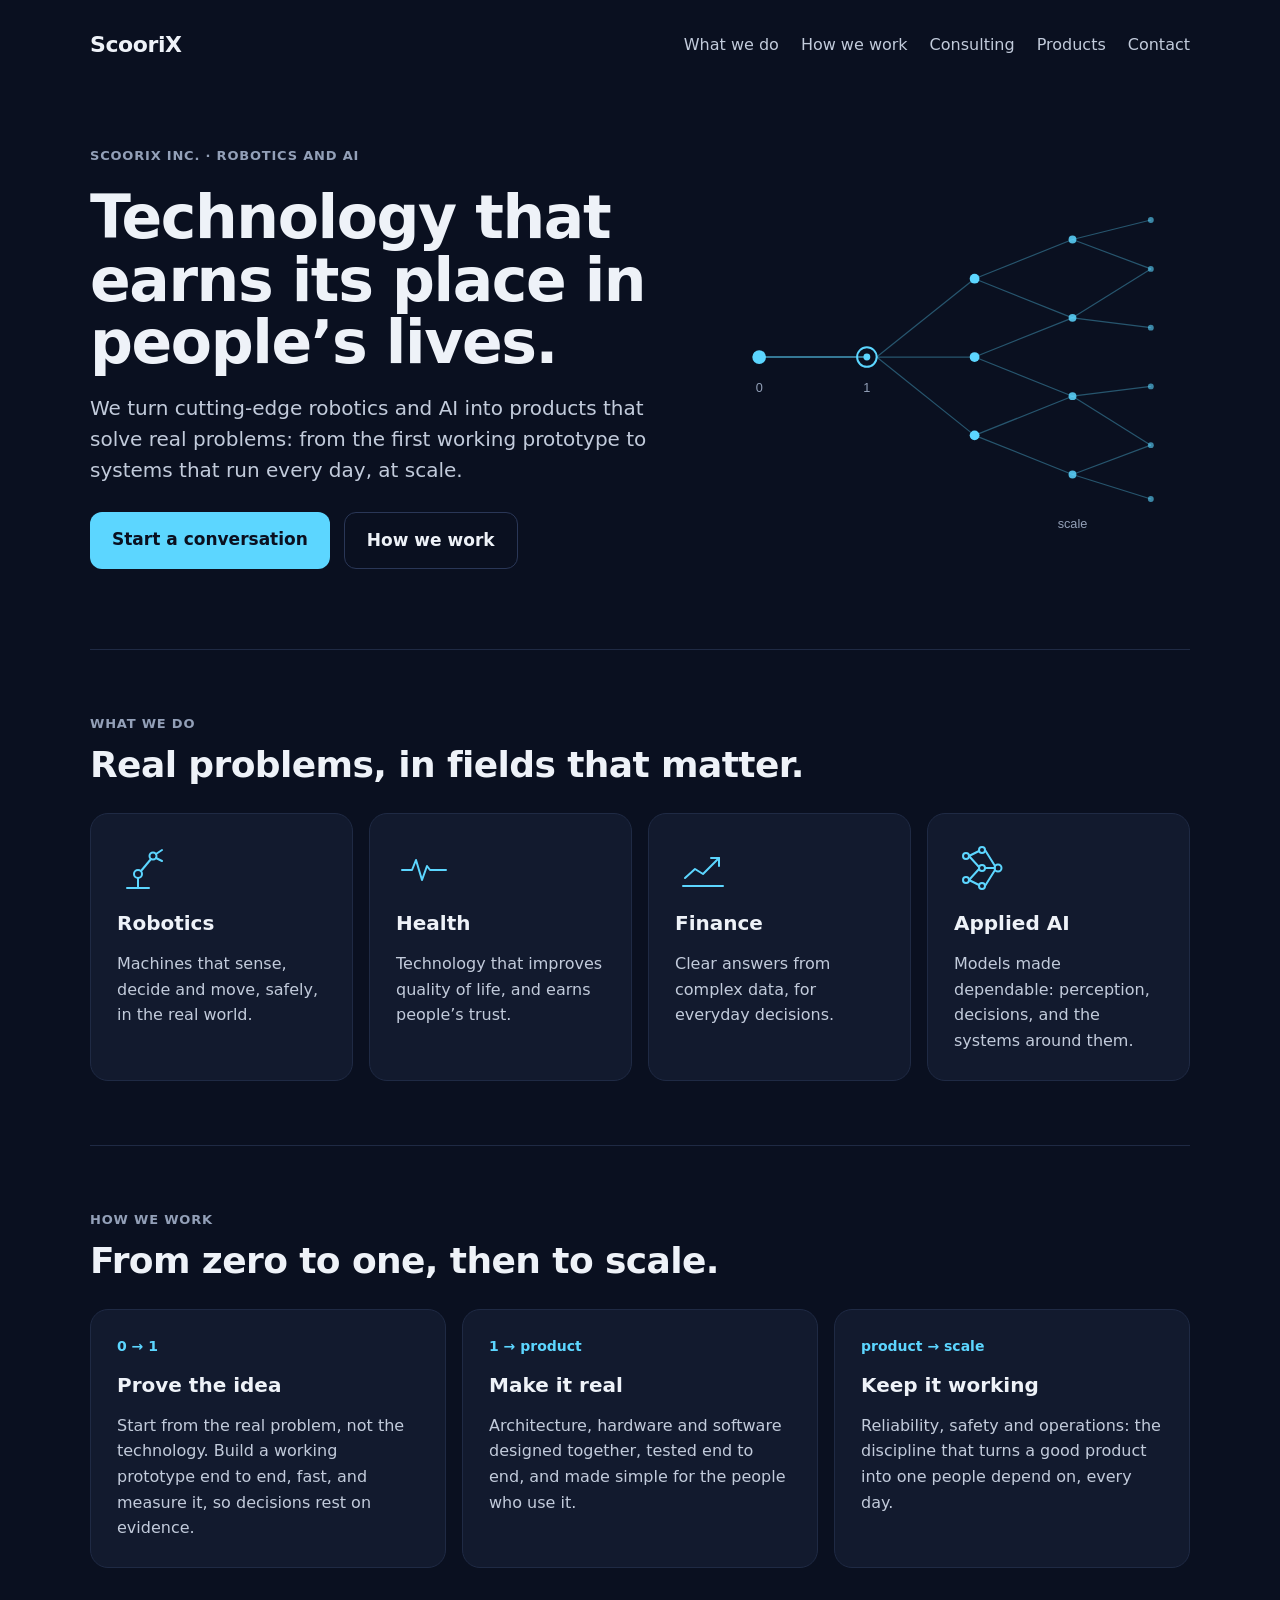
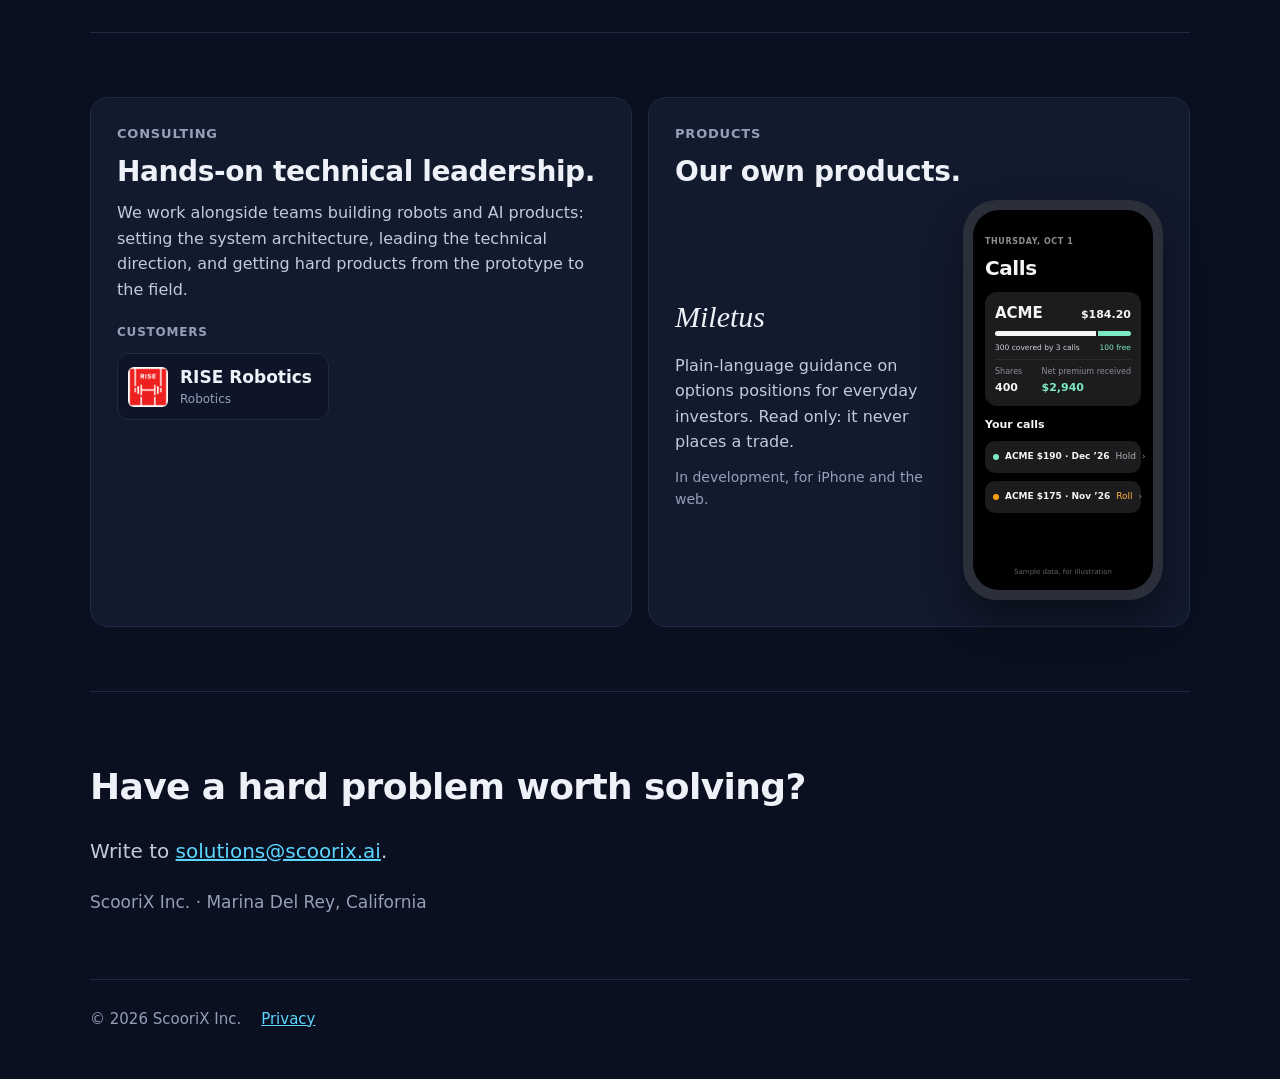
==== index.html @ cf349d51 "Miletus card: a phone with the app's Calls screen, sample data Co-Authored-By: Claude Opus 5.5 (1M c" ====
<!doctype html>
<html lang="en">
<head>
  <meta charset="utf-8">
  <meta name="viewport" content="width=device-width, initial-scale=1">
  <title>ScooriX Inc. · Robotics and AI</title>
  <meta name="description" content="ScooriX Inc. turns cutting-edge robotics and AI into products that solve real problems: from the first working prototype to systems that run every day, at scale.">
  <meta name="theme-color" content="#0a1020">
  <link rel="stylesheet" href="style.css">
</head>
<body>
  <div class="wrap">
    <header class="bar">
      <a class="wordmark" href="/">ScooriX</a>
      <nav aria-label="Main">
        <a href="#what-we-do">What we do</a>
        <a href="#how-we-work">How we work</a>
        <a href="#consulting">Consulting</a>
        <a href="#products">Products</a>
        <a href="#contact">Contact</a>
      </nav>
    </header>

    <main>
      <section class="hero">
        <div class="hero-text">
          <span class="eyebrow">ScooriX Inc. · Robotics and AI</span>
          <h1>Technology that earns its place in people’s lives.</h1>
          <p class="lead">We turn cutting-edge robotics and AI into products that solve real problems: from the first working prototype to systems that run every day, at scale.</p>
          <div class="actions">
            <a class="button primary" href="#contact">Start a conversation</a>
            <a class="button quiet" href="#how-we-work">How we work</a>
          </div>
        </div>
        <svg class="hero-art" aria-hidden="true" viewBox="0 0 480 380">
          <line x1="40" y1="190" x2="150" y2="190" stroke="#5cd6ff" stroke-width="1.5" stroke-opacity="0.7"/>
          <circle cx="40" cy="190" r="7" fill="#5cd6ff"/>
          <text x="40" y="226" fill="#93a0b8" font-size="13" text-anchor="middle" font-family="-apple-system, sans-serif">0</text>
          <circle cx="150" cy="190" r="10" fill="none" stroke="#5cd6ff" stroke-width="2"/>
          <circle cx="150" cy="190" r="3.5" fill="#5cd6ff"/>
          <text x="150" y="226" fill="#93a0b8" font-size="13" text-anchor="middle" font-family="-apple-system, sans-serif">1</text>
          <g stroke="#5cd6ff" stroke-opacity="0.35" stroke-width="1.2">
            <line x1="160" y1="190" x2="260" y2="110"/><line x1="160" y1="190" x2="260" y2="190"/><line x1="160" y1="190" x2="260" y2="270"/>
            <line x1="260" y1="110" x2="360" y2="70"/><line x1="260" y1="110" x2="360" y2="150"/><line x1="260" y1="190" x2="360" y2="150"/><line x1="260" y1="190" x2="360" y2="230"/><line x1="260" y1="270" x2="360" y2="230"/><line x1="260" y1="270" x2="360" y2="310"/>
            <line x1="360" y1="70" x2="440" y2="50"/><line x1="360" y1="70" x2="440" y2="100"/><line x1="360" y1="150" x2="440" y2="100"/><line x1="360" y1="150" x2="440" y2="160"/><line x1="360" y1="230" x2="440" y2="220"/><line x1="360" y1="230" x2="440" y2="280"/><line x1="360" y1="310" x2="440" y2="280"/><line x1="360" y1="310" x2="440" y2="335"/>
          </g>
          <g fill="#5cd6ff">
            <circle cx="260" cy="110" r="5"/><circle cx="260" cy="190" r="5"/><circle cx="260" cy="270" r="5"/>
            <circle cx="360" cy="70" r="4" fill-opacity="0.85"/><circle cx="360" cy="150" r="4" fill-opacity="0.85"/><circle cx="360" cy="230" r="4" fill-opacity="0.85"/><circle cx="360" cy="310" r="4" fill-opacity="0.85"/>
            <circle cx="440" cy="50" r="3" fill-opacity="0.6"/><circle cx="440" cy="100" r="3" fill-opacity="0.6"/><circle cx="440" cy="160" r="3" fill-opacity="0.6"/><circle cx="440" cy="220" r="3" fill-opacity="0.6"/><circle cx="440" cy="280" r="3" fill-opacity="0.6"/><circle cx="440" cy="335" r="3" fill-opacity="0.6"/>
          </g>
          <text x="360" y="365" fill="#93a0b8" font-size="13" text-anchor="middle" font-family="-apple-system, sans-serif">scale</text>
        </svg>
      </section>

      <section id="what-we-do" class="block" aria-labelledby="what-we-do-title">
        <span class="eyebrow">What we do</span>
        <h2 id="what-we-do-title">Real problems, in fields that matter.</h2>
        <div class="grid fields">
          <article class="card">
            <svg class="icon" aria-hidden="true" viewBox="0 0 56 56" fill="none" stroke="#5cd6ff" stroke-width="2" stroke-linecap="round" stroke-linejoin="round"><path d="M10 48h22"/><path d="M21 48V38"/><circle cx="21" cy="34" r="4"/><path d="M24 31l10-12"/><circle cx="36" cy="16" r="3.5"/><path d="M39 14l6-4"/><path d="M39 18l6 3"/></svg>
            <h3>Robotics</h3>
            <p>Machines that sense, decide and move, safely, in the real world.</p>
          </article>
          <article class="card">
            <svg class="icon" aria-hidden="true" viewBox="0 0 56 56" fill="none" stroke="#5cd6ff" stroke-width="2" stroke-linecap="round" stroke-linejoin="round"><path d="M6 30h10l4-10 6 20 5-14 3 4h16"/></svg>
            <h3>Health</h3>
            <p>Technology that improves quality of life, and earns people’s trust.</p>
          </article>
          <article class="card">
            <svg class="icon" aria-hidden="true" viewBox="0 0 56 56" fill="none" stroke="#5cd6ff" stroke-width="2" stroke-linecap="round" stroke-linejoin="round"><path d="M8 46h40"/><path d="M10 38l10-9 8 5 16-16"/><path d="M36 18h8v8"/></svg>
            <h3>Finance</h3>
            <p>Clear answers from complex data, for everyday decisions.</p>
          </article>
          <article class="card">
            <svg class="icon" aria-hidden="true" viewBox="0 0 56 56" fill="none" stroke="#5cd6ff" stroke-width="2" stroke-linecap="round" stroke-linejoin="round"><circle cx="12" cy="16" r="3"/><circle cx="12" cy="40" r="3"/><circle cx="28" cy="10" r="3"/><circle cx="28" cy="28" r="3"/><circle cx="28" cy="46" r="3"/><circle cx="44" cy="28" r="3.5"/><path d="M15 16l10-5M15 16l10 11M15 40l10-11M15 40l10 5M31 10l10 16M31 28h10M31 46l10-16"/></svg>
            <h3>Applied AI</h3>
            <p>Models made dependable: perception, decisions, and the systems around them.</p>
          </article>
        </div>
      </section>

      <section id="how-we-work" class="block" aria-labelledby="how-we-work-title">
        <span class="eyebrow">How we work</span>
        <h2 id="how-we-work-title">From zero to one, then to scale.</h2>
        <div class="grid steps">
          <article class="card">
            <span class="step">0 → 1</span>
            <h3>Prove the idea</h3>
            <p>Start from the real problem, not the technology. Build a working prototype end to end, fast, and measure it, so decisions rest on evidence.</p>
          </article>
          <article class="card">
            <span class="step">1 → product</span>
            <h3>Make it real</h3>
            <p>Architecture, hardware and software designed together, tested end to end, and made simple for the people who use it.</p>
          </article>
          <article class="card">
            <span class="step">product → scale</span>
            <h3>Keep it working</h3>
            <p>Reliability, safety and operations: the discipline that turns a good product into one people depend on, every day.</p>
          </article>
        </div>
      </section>

      <section class="block" aria-label="Consulting and products">
        <div class="grid pair">
          <article id="consulting" class="card" aria-labelledby="consulting-title">
            <span class="eyebrow">Consulting</span>
            <h2 id="consulting-title">Hands-on technical leadership.</h2>
            <p>We work alongside teams building robots and AI products: setting the system architecture, leading the technical direction, and getting hard products from the prototype to the field.</p>
            <span class="eyebrow customers-label">Customers</span>
            <div class="customers">
              <a class="customer" href="https://riserobotics.com" target="_blank" rel="noopener">
                <img src="images/rise-robotics.png" alt="" width="40" height="40">
                <span>RISE Robotics<span class="field">Robotics</span></span>
              </a>
            </div>
          </article>
          <article id="products" class="card" aria-labelledby="products-title">
            <span class="eyebrow">Products</span>
            <h2 id="products-title">Our own products.</h2>
            <div class="product-row">
              <div class="product-text">
                <span class="product-name">Miletus</span>
                <p>Plain-language guidance on options positions for everyday investors. Read only: it never places a trade.</p>
                <span class="note">In development, for iPhone and the web.</span>
              </div>
              <div class="phone" role="img" aria-label="The Miletus app on an iPhone, with sample data: the Calls screen, a holding of 400 ACME shares (300 covered by calls, 100 free), and two calls, one to hold and one Miletus suggests rolling.">
                <div class="phone-screen" aria-hidden="true">
                  <span class="phone-eyebrow">THURSDAY, OCT 1</span>
                  <span class="phone-title">Calls</span>
                  <div class="phone-card">
                    <div class="top"><span class="sym">ACME</span><span class="px">$184.20</span></div>
                    <div class="phone-bar"><span class="cov"></span><span class="free"></span></div>
                    <div class="split"><span>300 covered by 3 calls</span><span class="mint">100 free</span></div>
                    <div class="foot"><span>Shares<b>400</b></span><span>Net premium received<b class="mint">$2,940</b></span></div>
                  </div>
                  <span class="phone-section">Your calls</span>
                  <div class="phone-row"><span class="dot" style="background:#7ce8c4"></span><span class="name">ACME $190 · Dec ’26</span><span class="act">Hold</span><span class="chev">›</span></div>
                  <div class="phone-row"><span class="dot" style="background:#ff9f0a"></span><span class="name">ACME $175 · Nov ’26</span><span class="act attn">Roll</span><span class="chev">›</span></div>
                  <span class="phone-caption">Sample data, for illustration</span>
                </div>
              </div>
            </div>
          </article>
        </div>
      </section>

      <section id="contact" class="block contact" aria-labelledby="contact-title">
        <h2 id="contact-title">Have a hard problem worth solving?</h2>
        <p class="lead">Write to <a href="mailto:solutions@scoorix.ai">solutions@scoorix.ai</a>.</p>
        <p class="place">ScooriX Inc. · Marina Del Rey, California</p>
      </section>
    </main>

    <footer>
      <span>© 2026 ScooriX Inc.</span>
      <a href="privacy.html">Privacy</a>
    </footer>
  </div>
</body>
</html>
---- style.css ----
/* ScooriX Inc.: Midnight. Deep navy, one cyan accent, system fonts only; nothing loaded from elsewhere. */

:root {
  --ground: #0a1020;
  --surface: #121a2e;
  --surface-deep: #0e1528;
  --line: #1f2a44;
  --line-strong: #2a3757;
  --ink: #eef2f8;
  --secondary: #c2cbdb;
  --muted: #93a0b8;
  --accent: #5cd6ff;
  --accent-hover: #a3e8ff;
  color-scheme: dark;
}

* { box-sizing: border-box; }

body {
  margin: 0;
  background: var(--ground);
  color: var(--ink);
  font-family: -apple-system, BlinkMacSystemFont, "SF Pro Text", "Helvetica Neue", system-ui, sans-serif;
  font-size: 17px;
  line-height: 1.55;
}

a { color: var(--accent); }
a:hover { color: var(--accent-hover); }

.wrap { max-width: 1180px; margin: 0 auto; padding: 0 24px; }
@media (min-width: 720px) { .wrap { padding: 0 40px; } }

/* Header */
.bar {
  display: flex;
  flex-wrap: wrap;
  align-items: center;
  justify-content: space-between;
  gap: 12px 24px;
  padding: 28px 0;
}
.wordmark { color: var(--ink); font-size: 22px; font-weight: 700; letter-spacing: -0.4px; text-decoration: none; }
.bar nav { display: flex; flex-wrap: wrap; gap: 8px 22px; font-size: 16px; }
.bar nav a { color: var(--secondary); text-decoration: none; }
.bar nav a:hover { color: var(--ink); }

/* Type */
.eyebrow { display: block; font-size: 13px; font-weight: 600; letter-spacing: 0.8px; text-transform: uppercase; color: var(--muted); }
h1 { margin: 0; font-size: clamp(40px, 6vw, 60px); line-height: 1.04; letter-spacing: -1.4px; }
h2 { margin: 10px 0 28px; font-size: clamp(28px, 4vw, 36px); line-height: 1.15; letter-spacing: -0.6px; }
h3 { margin: 0; font-size: 20px; }
p { margin: 0; }
.lead { max-width: 560px; font-size: 20px; line-height: 1.55; color: var(--secondary); }

/* Hero */
.hero { display: flex; flex-wrap: wrap; align-items: center; gap: 40px; padding: 56px 0 80px; }
.hero-text { flex: 1 1 460px; min-width: 0; display: flex; flex-direction: column; gap: 20px; }
.hero-art { flex: 1 1 340px; min-width: 0; max-width: 520px; height: auto; }
.actions { display: flex; flex-wrap: wrap; gap: 14px; margin-top: 6px; }
.button { padding: 14px 22px; border-radius: 12px; font-weight: 600; text-decoration: none; }
.button.primary { background: var(--accent); color: var(--ground); }
.button.primary:hover { background: var(--accent-hover); color: var(--ground); }
.button.quiet { border: 1px solid var(--line-strong); color: var(--ink); }
.button.quiet:hover { border-color: var(--muted); color: var(--ink); }

/* Sections and cards */
section.block { border-top: 1px solid var(--line); padding: 64px 0; }
.grid { display: grid; gap: 16px; }
.grid.fields { grid-template-columns: repeat(auto-fit, minmax(240px, 1fr)); }
.grid.steps { grid-template-columns: repeat(auto-fit, minmax(280px, 1fr)); }
.grid.pair { grid-template-columns: repeat(auto-fit, minmax(340px, 1fr)); align-items: stretch; }
.card {
  background: var(--surface);
  border: 1px solid var(--line);
  border-radius: 18px;
  padding: 26px;
  display: flex;
  flex-direction: column;
  gap: 12px;
}
.card p { color: var(--secondary); font-size: 16px; line-height: 1.6; }
.card .step { font-size: 14px; font-weight: 700; color: var(--accent); }
.card h2 { margin: 0; font-size: 28px; letter-spacing: -0.4px; }
.icon { width: 56px; height: 56px; }

/* Customers */
.customers-label { margin-top: 8px; font-size: 12px; }
.customers { display: flex; flex-wrap: wrap; gap: 12px; }
.customer {
  display: inline-flex;
  align-items: center;
  gap: 12px;
  padding: 10px 16px 10px 10px;
  background: var(--surface-deep);
  border: 1px solid var(--line);
  border-radius: 12px;
  color: var(--ink);
  font-weight: 600;
  text-decoration: none;
}
.customer:hover { border-color: var(--line-strong); color: var(--ink); }
.customer img { width: 40px; height: 40px; border-radius: 6px; display: block; }
.customer .field { display: block; font-size: 12px; font-weight: 400; color: var(--muted); }

/* Products */
.product-name { font-family: Georgia, "Times New Roman", serif; font-style: italic; font-size: 30px; margin-top: 4px; }
.note { font-size: 14px; color: var(--muted); }

/* Contact and footer */
.contact { padding-bottom: 40px; }
.contact .lead { margin-bottom: 22px; }
.place { color: var(--muted); }
footer { display: flex; gap: 20px; padding: 28px 0 48px; border-top: 1px solid var(--line); color: var(--muted); font-size: 15px; }

/* Privacy */
.policy { max-width: 70ch; padding: 24px 0 56px; }
.policy h1 { font-size: 40px; margin-bottom: 8px; }
.policy h2 { font-size: 21px; margin: 28px 0 8px; }
.policy p { color: var(--secondary); margin-bottom: 8px; }

/* Miletus, as a small phone with sample data (the app's own Graphite colors) */
.product-row { display: flex; flex-wrap: wrap; gap: 20px; align-items: center; }
.product-text { flex: 1 1 220px; min-width: 0; display: flex; flex-direction: column; gap: 12px; }
.phone {
  flex: 0 0 200px;
  margin: 0 auto;
  width: 200px;
  height: 400px;
  box-sizing: border-box;
  padding: 10px;
  border-radius: 34px;
  background: #2a2f3a;
  box-shadow: 0 20px 40px rgba(0, 0, 0, 0.45);
}
.phone-screen {
  height: 100%;
  border-radius: 26px;
  background: #000;
  color: #f5f5f7;
  padding: 26px 12px 12px;
  display: flex;
  flex-direction: column;
  gap: 8px;
  overflow: hidden;
  font-variant-numeric: tabular-nums;
}
.phone-eyebrow { font-size: 8px; font-weight: 600; letter-spacing: 0.6px; color: #8e8e93; }
.phone-title { font-size: 20px; font-weight: 700; letter-spacing: -0.4px; margin-top: -4px; }
.phone-card { background: #1c1c1e; border-radius: 12px; padding: 10px; display: flex; flex-direction: column; gap: 6px; }
.phone-card .top { display: flex; justify-content: space-between; align-items: baseline; }
.phone-card .sym { font-size: 15px; font-weight: 700; }
.phone-card .px { font-size: 11px; font-weight: 600; }
.phone-bar { display: flex; height: 5px; border-radius: 3px; overflow: hidden; gap: 2px; }
.phone-bar .cov { flex: 3; background: #f5f5f7; }
.phone-bar .free { flex: 1; background: #7ce8c4; }
.phone-card .split { display: flex; justify-content: space-between; font-size: 8px; color: #d1d1d6; }
.phone-card .split .mint { color: #7ce8c4; }
.phone-card .foot { display: flex; justify-content: space-between; font-size: 8px; color: #8e8e93; border-top: 1px solid #2c2c2e; padding-top: 6px; }
.phone-card .foot b { display: block; font-size: 11px; color: #f5f5f7; }
.phone-card .foot b.mint { color: #7ce8c4; }
.phone-section { font-size: 11px; font-weight: 600; margin-top: 2px; }
.phone-row { display: flex; align-items: center; gap: 7px; background: #1c1c1e; border-radius: 10px; padding: 9px 8px; font-size: 10px; }
.phone-row .dot { width: 6px; height: 6px; border-radius: 3px; flex-shrink: 0; }
.phone-row .name { flex: 1; font-weight: 600; }
.phone-row .act { color: #aeaeb2; }
.phone-row .act.attn { color: #ffb340; }
.phone-row .chev { color: #8e8e93; }
.phone-caption { margin-top: auto; font-size: 7px; color: #636366; text-align: center; }
.phone-row .name, .phone-card .split span { white-space: nowrap; }
.phone-row { font-size: 9px; gap: 6px; }
.phone-card .split { font-size: 7.5px; gap: 6px; }
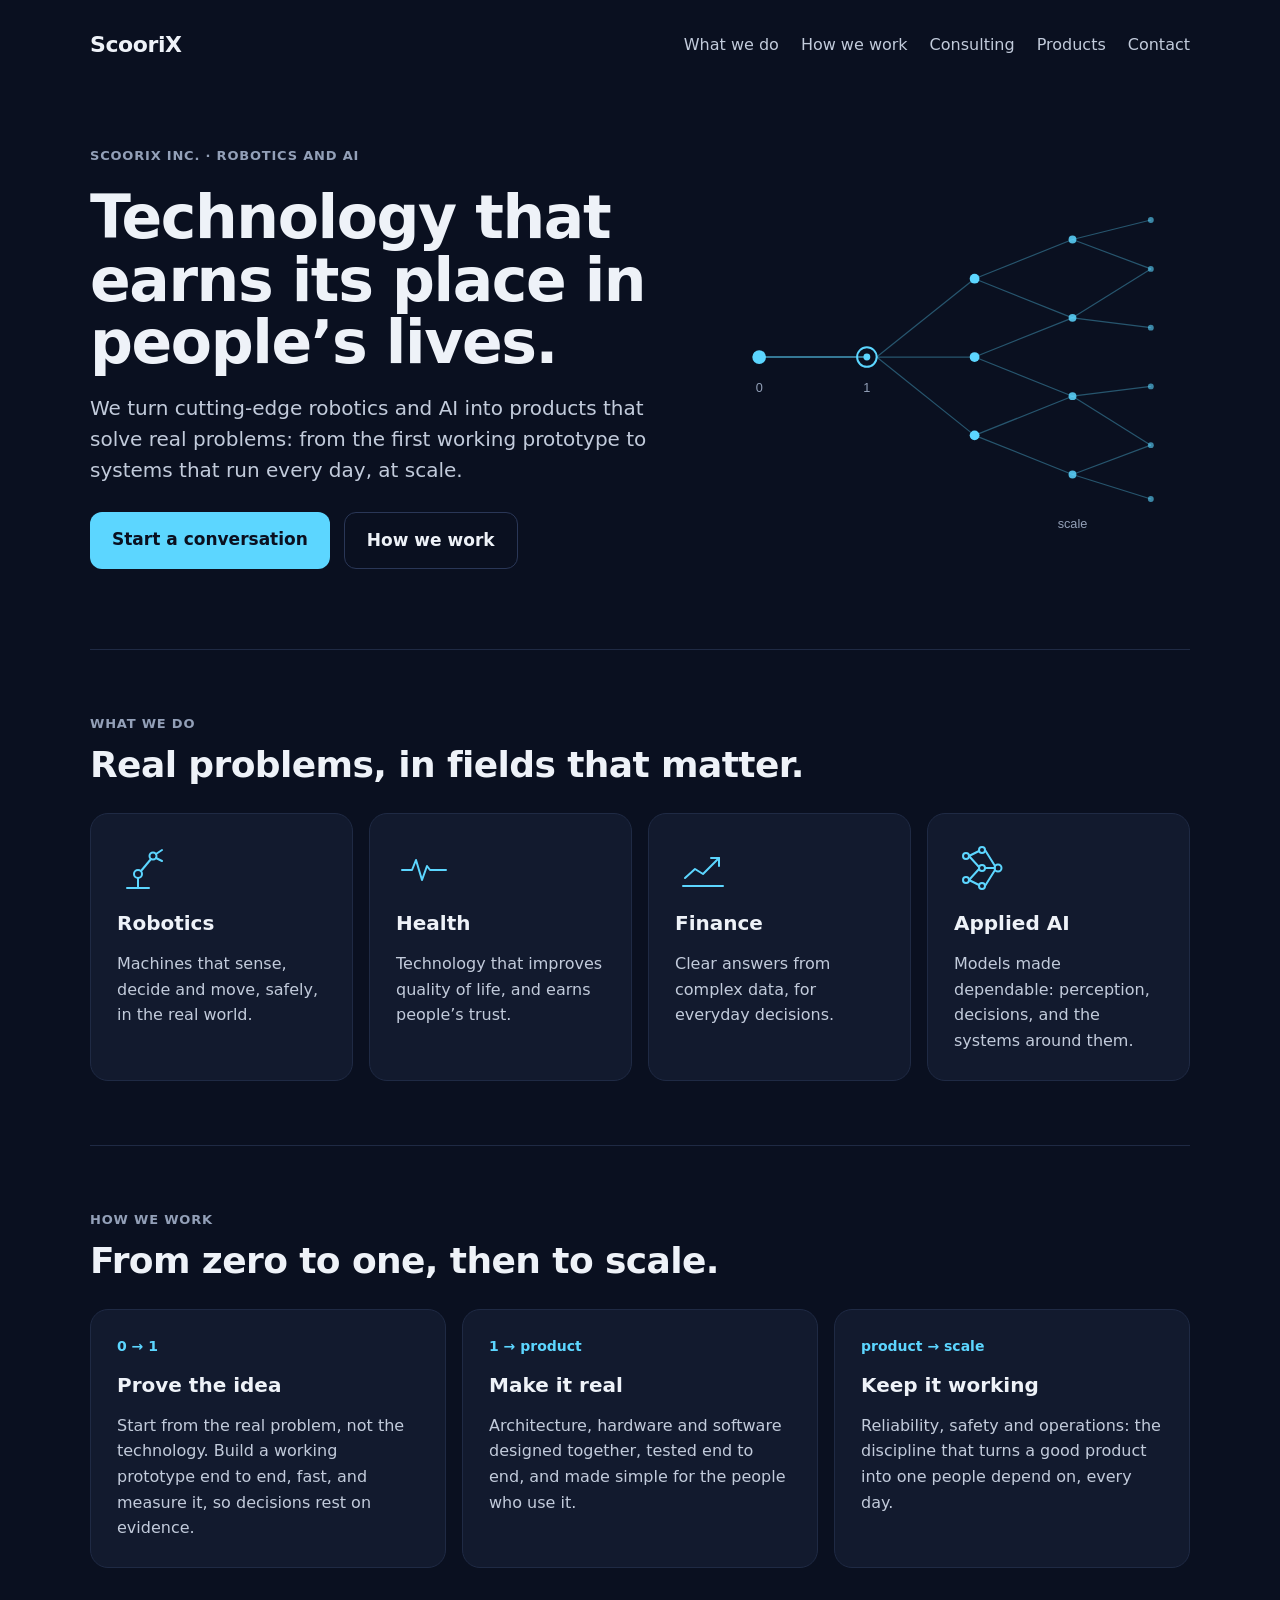
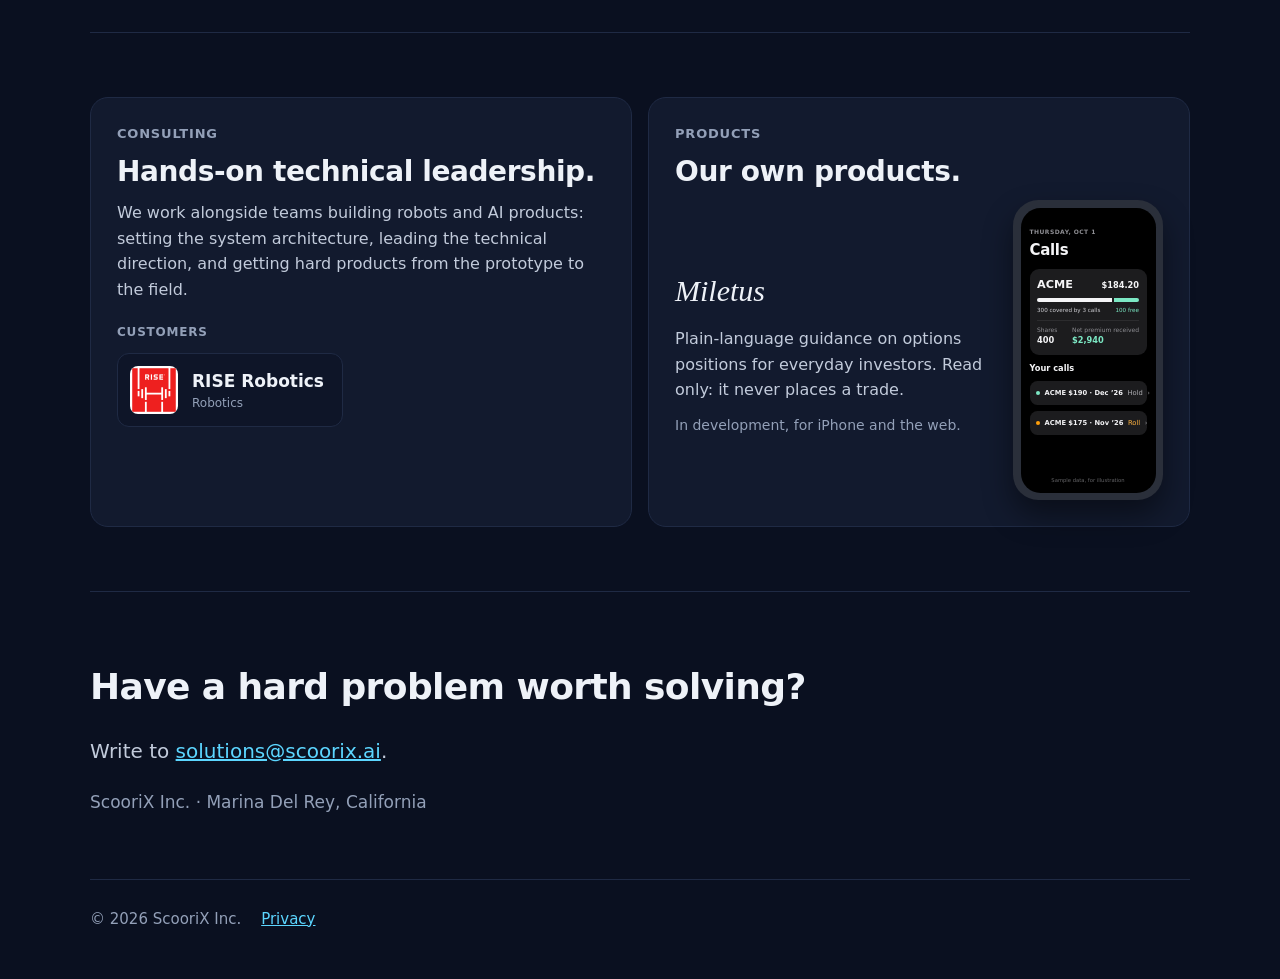
==== commit 5f670050: "Balance the cards: a smaller phone, a slightly larger RISE badge Co-Authored-By: Claude Opus 5.5 (1M" ====
--- a/index.html
+++ b/index.html
@@ -6,7 +6,7 @@
   <title>ScooriX Inc. · Robotics and AI</title>
   <meta name="description" content="ScooriX Inc. turns cutting-edge robotics and AI into products that solve real problems: from the first working prototype to systems that run every day, at scale.">
   <meta name="theme-color" content="#0a1020">
-  <link rel="stylesheet" href="style.css">
+  <link rel="stylesheet" href="style.css?v=202610201257">
 </head>
 <body>
   <div class="wrap">
@@ -111,7 +111,7 @@
             <span class="eyebrow customers-label">Customers</span>
             <div class="customers">
               <a class="customer" href="https://riserobotics.com" target="_blank" rel="noopener">
-                <img src="images/rise-robotics.png" alt="" width="40" height="40">
+                <img src="images/rise-robotics.png" alt="" width="48" height="48">
                 <span>RISE Robotics<span class="field">Robotics</span></span>
               </a>
             </div>
--- a/style.css
+++ b/style.css
@@ -170,3 +170,8 @@
 .phone-row .name, .phone-card .split span { white-space: nowrap; }
 .phone-row { font-size: 9px; gap: 6px; }
 .phone-card .split { font-size: 7.5px; gap: 6px; }
+
+/* Balance: a smaller phone, a slightly larger customer badge */
+.phone { zoom: 0.75; }
+.customer { padding: 12px 18px 12px 12px; gap: 14px; font-size: 17px; }
+.customer img { width: 48px; height: 48px; border-radius: 8px; }
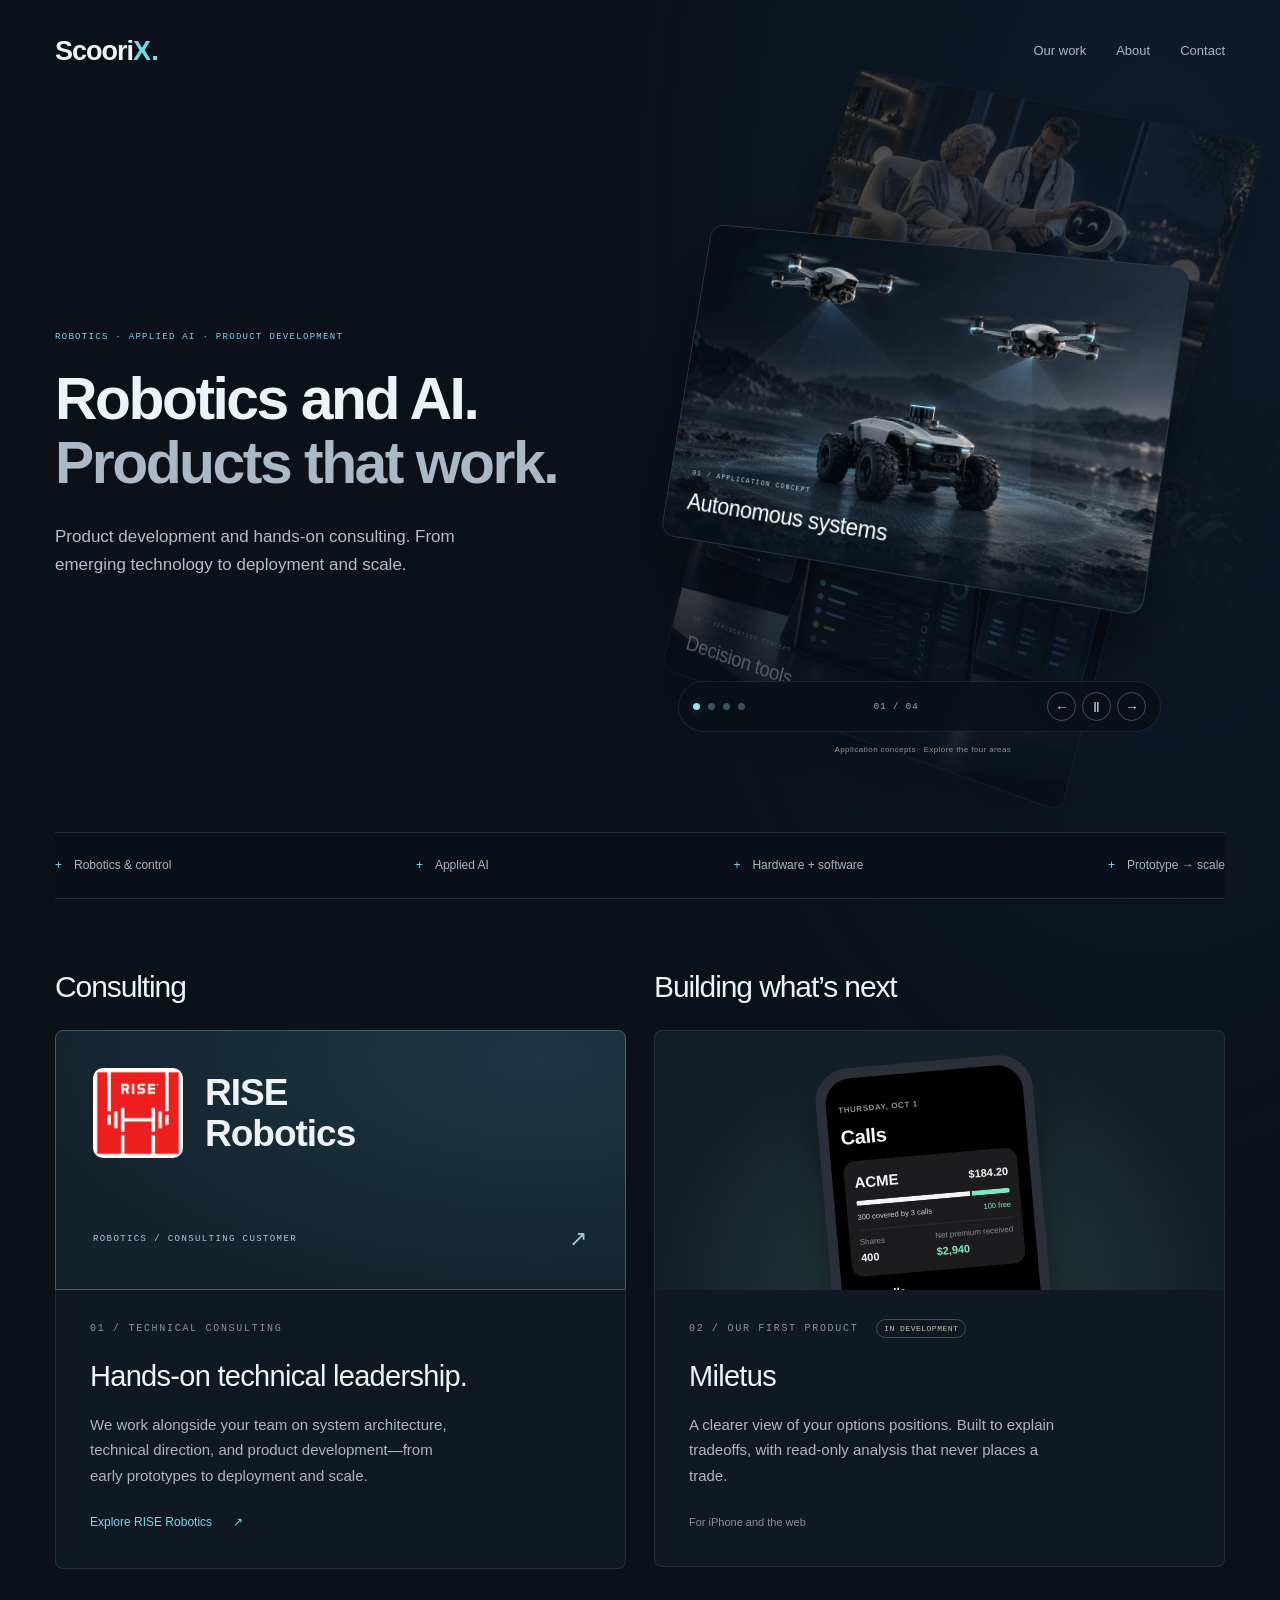
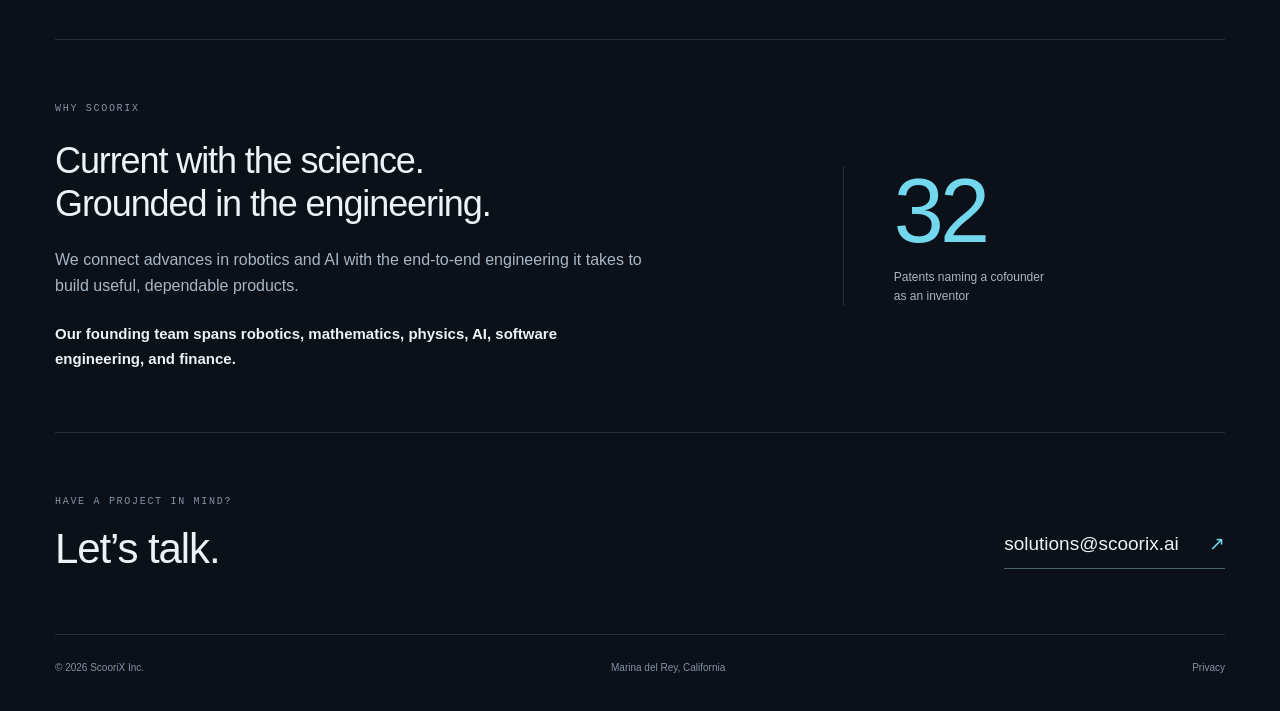
==== commit fe07b9ed: "New design: floating gallery of four application concepts, Our work, About, Let's talk From the owne" ====
--- a/index.html
+++ b/index.html
@@ -1,131 +1,10 @@
-<!doctype html>
-<html lang="en">
-<head>
-  <meta charset="utf-8">
-  <meta name="viewport" content="width=device-width, initial-scale=1">
-  <title>ScooriX Inc. · Robotics and AI</title>
-  <meta name="description" content="ScooriX Inc. turns cutting-edge robotics and AI into products that solve real problems: from the first working prototype to systems that run every day, at scale.">
-  <meta name="theme-color" content="#0a1020">
-  <link rel="stylesheet" href="style.css?v=202610201257">
-</head>
-<body>
-  <div class="wrap">
-    <header class="bar">
-      <a class="wordmark" href="/">ScooriX</a>
-      <nav aria-label="Main">
-        <a href="#what-we-do">What we do</a>
-        <a href="#how-we-work">How we work</a>
-        <a href="#consulting">Consulting</a>
-        <a href="#products">Products</a>
-        <a href="#contact">Contact</a>
-      </nav>
-    </header>
-
-    <main>
-      <section class="hero">
-        <div class="hero-text">
-          <span class="eyebrow">ScooriX Inc. · Robotics and AI</span>
-          <h1>Technology that earns its place in people’s lives.</h1>
-          <p class="lead">We turn cutting-edge robotics and AI into products that solve real problems: from the first working prototype to systems that run every day, at scale.</p>
-          <div class="actions">
-            <a class="button primary" href="#contact">Start a conversation</a>
-            <a class="button quiet" href="#how-we-work">How we work</a>
-          </div>
-        </div>
-        <svg class="hero-art" aria-hidden="true" viewBox="0 0 480 380">
-          <line x1="40" y1="190" x2="150" y2="190" stroke="#5cd6ff" stroke-width="1.5" stroke-opacity="0.7"/>
-          <circle cx="40" cy="190" r="7" fill="#5cd6ff"/>
-          <text x="40" y="226" fill="#93a0b8" font-size="13" text-anchor="middle" font-family="-apple-system, sans-serif">0</text>
-          <circle cx="150" cy="190" r="10" fill="none" stroke="#5cd6ff" stroke-width="2"/>
-          <circle cx="150" cy="190" r="3.5" fill="#5cd6ff"/>
-          <text x="150" y="226" fill="#93a0b8" font-size="13" text-anchor="middle" font-family="-apple-system, sans-serif">1</text>
-          <g stroke="#5cd6ff" stroke-opacity="0.35" stroke-width="1.2">
-            <line x1="160" y1="190" x2="260" y2="110"/><line x1="160" y1="190" x2="260" y2="190"/><line x1="160" y1="190" x2="260" y2="270"/>
-            <line x1="260" y1="110" x2="360" y2="70"/><line x1="260" y1="110" x2="360" y2="150"/><line x1="260" y1="190" x2="360" y2="150"/><line x1="260" y1="190" x2="360" y2="230"/><line x1="260" y1="270" x2="360" y2="230"/><line x1="260" y1="270" x2="360" y2="310"/>
-            <line x1="360" y1="70" x2="440" y2="50"/><line x1="360" y1="70" x2="440" y2="100"/><line x1="360" y1="150" x2="440" y2="100"/><line x1="360" y1="150" x2="440" y2="160"/><line x1="360" y1="230" x2="440" y2="220"/><line x1="360" y1="230" x2="440" y2="280"/><line x1="360" y1="310" x2="440" y2="280"/><line x1="360" y1="310" x2="440" y2="335"/>
-          </g>
-          <g fill="#5cd6ff">
-            <circle cx="260" cy="110" r="5"/><circle cx="260" cy="190" r="5"/><circle cx="260" cy="270" r="5"/>
-            <circle cx="360" cy="70" r="4" fill-opacity="0.85"/><circle cx="360" cy="150" r="4" fill-opacity="0.85"/><circle cx="360" cy="230" r="4" fill-opacity="0.85"/><circle cx="360" cy="310" r="4" fill-opacity="0.85"/>
-            <circle cx="440" cy="50" r="3" fill-opacity="0.6"/><circle cx="440" cy="100" r="3" fill-opacity="0.6"/><circle cx="440" cy="160" r="3" fill-opacity="0.6"/><circle cx="440" cy="220" r="3" fill-opacity="0.6"/><circle cx="440" cy="280" r="3" fill-opacity="0.6"/><circle cx="440" cy="335" r="3" fill-opacity="0.6"/>
-          </g>
-          <text x="360" y="365" fill="#93a0b8" font-size="13" text-anchor="middle" font-family="-apple-system, sans-serif">scale</text>
-        </svg>
-      </section>
-
-      <section id="what-we-do" class="block" aria-labelledby="what-we-do-title">
-        <span class="eyebrow">What we do</span>
-        <h2 id="what-we-do-title">Real problems, in fields that matter.</h2>
-        <div class="grid fields">
-          <article class="card">
-            <svg class="icon" aria-hidden="true" viewBox="0 0 56 56" fill="none" stroke="#5cd6ff" stroke-width="2" stroke-linecap="round" stroke-linejoin="round"><path d="M10 48h22"/><path d="M21 48V38"/><circle cx="21" cy="34" r="4"/><path d="M24 31l10-12"/><circle cx="36" cy="16" r="3.5"/><path d="M39 14l6-4"/><path d="M39 18l6 3"/></svg>
-            <h3>Robotics</h3>
-            <p>Machines that sense, decide and move, safely, in the real world.</p>
-          </article>
-          <article class="card">
-            <svg class="icon" aria-hidden="true" viewBox="0 0 56 56" fill="none" stroke="#5cd6ff" stroke-width="2" stroke-linecap="round" stroke-linejoin="round"><path d="M6 30h10l4-10 6 20 5-14 3 4h16"/></svg>
-            <h3>Health</h3>
-            <p>Technology that improves quality of life, and earns people’s trust.</p>
-          </article>
-          <article class="card">
-            <svg class="icon" aria-hidden="true" viewBox="0 0 56 56" fill="none" stroke="#5cd6ff" stroke-width="2" stroke-linecap="round" stroke-linejoin="round"><path d="M8 46h40"/><path d="M10 38l10-9 8 5 16-16"/><path d="M36 18h8v8"/></svg>
-            <h3>Finance</h3>
-            <p>Clear answers from complex data, for everyday decisions.</p>
-          </article>
-          <article class="card">
-            <svg class="icon" aria-hidden="true" viewBox="0 0 56 56" fill="none" stroke="#5cd6ff" stroke-width="2" stroke-linecap="round" stroke-linejoin="round"><circle cx="12" cy="16" r="3"/><circle cx="12" cy="40" r="3"/><circle cx="28" cy="10" r="3"/><circle cx="28" cy="28" r="3"/><circle cx="28" cy="46" r="3"/><circle cx="44" cy="28" r="3.5"/><path d="M15 16l10-5M15 16l10 11M15 40l10-11M15 40l10 5M31 10l10 16M31 28h10M31 46l10-16"/></svg>
-            <h3>Applied AI</h3>
-            <p>Models made dependable: perception, decisions, and the systems around them.</p>
-          </article>
-        </div>
-      </section>
-
-      <section id="how-we-work" class="block" aria-labelledby="how-we-work-title">
-        <span class="eyebrow">How we work</span>
-        <h2 id="how-we-work-title">From zero to one, then to scale.</h2>
-        <div class="grid steps">
-          <article class="card">
-            <span class="step">0 → 1</span>
-            <h3>Prove the idea</h3>
-            <p>Start from the real problem, not the technology. Build a working prototype end to end, fast, and measure it, so decisions rest on evidence.</p>
-          </article>
-          <article class="card">
-            <span class="step">1 → product</span>
-            <h3>Make it real</h3>
-            <p>Architecture, hardware and software designed together, tested end to end, and made simple for the people who use it.</p>
-          </article>
-          <article class="card">
-            <span class="step">product → scale</span>
-            <h3>Keep it working</h3>
-            <p>Reliability, safety and operations: the discipline that turns a good product into one people depend on, every day.</p>
-          </article>
-        </div>
-      </section>
-
-      <section class="block" aria-label="Consulting and products">
-        <div class="grid pair">
-          <article id="consulting" class="card" aria-labelledby="consulting-title">
-            <span class="eyebrow">Consulting</span>
-            <h2 id="consulting-title">Hands-on technical leadership.</h2>
-            <p>We work alongside teams building robots and AI products: setting the system architecture, leading the technical direction, and getting hard products from the prototype to the field.</p>
-            <span class="eyebrow customers-label">Customers</span>
-            <div class="customers">
-              <a class="customer" href="https://riserobotics.com" target="_blank" rel="noopener">
-                <img src="images/rise-robotics.png" alt="" width="48" height="48">
-                <span>RISE Robotics<span class="field">Robotics</span></span>
-              </a>
-            </div>
-          </article>
-          <article id="products" class="card" aria-labelledby="products-title">
-            <span class="eyebrow">Products</span>
-            <h2 id="products-title">Our own products.</h2>
-            <div class="product-row">
-              <div class="product-text">
-                <span class="product-name">Miletus</span>
-                <p>Plain-language guidance on options positions for everyday investors. Read only: it never places a trade.</p>
-                <span class="note">In development, for iPhone and the web.</span>
-              </div>
-              <div class="phone" role="img" aria-label="The Miletus app on an iPhone, with sample data: the Calls screen, a holding of 400 ACME shares (300 covered by calls, 100 free), and two calls, one to hold and one Miletus suggests rolling.">
+<!doctype html><html lang="en"><head><meta charset="utf-8"><meta name="viewport" content="width=device-width,initial-scale=1"><title>ScooriX — From emerging technology to working products</title><meta name="description" content="ScooriX develops robotics and applied AI products and provides hands-on technical consulting, from advanced development to deployment and scale."><meta name="theme-color" content="#0b1019"><link rel="stylesheet" href="style.css?v=floating2"></head><body><a class="skip" href="#main">Skip to content</a><div class="wrap"><header><a class="wordmark" href="index.html">Scoori<span>X</span><i></i></a><nav aria-label="Main navigation"><a href="#work">Our work</a><a href="#about">About</a><a href="#contact">Contact</a></nav></header><main id="main">
+<section class="hero"><div class="hero-copy"><p class="eyebrow">Robotics · Applied AI · Product development</p><h1>Robotics and AI.<br><span>Products that work.</span></h1><p class="lead">Product development and hands-on consulting. From emerging technology to deployment and scale.</p></div>
+<div class="gallery floating-gallery" role="region" aria-roledescription="carousel" aria-label="Illustrated applications of robotics and applied AI"><div class="scene-stage"><article class="scene active" data-index="0" aria-hidden="false"><img src="images/robotics.jpg" alt="Drones and a ground robot working as a connected system." fetchpriority="high"><div class="scene-caption"><span>01 / APPLICATION CONCEPT</span><h2>Autonomous systems</h2></div></article><article class="scene next" data-index="1" aria-hidden="true"><img src="images/assistance.jpg" alt="Concept illustration of an older adult, a clinician, and a personal service robot." loading="lazy"><div class="scene-caption"><span>02 / APPLICATION CONCEPT</span><h2>Healthcare assistance</h2></div></article><article class="scene back" data-index="2" aria-hidden="true"><img src="images/intelligence.jpg" alt="Sensors and motors connected through an abstract neural network." loading="lazy"><div class="scene-caption"><span>03 / APPLICATION CONCEPT</span><h2>Sense. Think. Act. Learn.</h2></div></article><article class="scene previous" data-index="3" aria-hidden="true"><img src="images/decisions.jpg" alt="Tablet showing portfolio positions, scenario comparisons, and an options payoff diagram." loading="lazy"><div class="scene-caption"><span>04 / APPLICATION CONCEPT</span><h2>Decision tools</h2></div></article></div><div class="gallery-controls"><div class="scene-dots"><button class="scene-dot selected" aria-label="Show Autonomous systems" aria-pressed="true" data-go="0"></button><button class="scene-dot " aria-label="Show Healthcare assistance" aria-pressed="false" data-go="1"></button><button class="scene-dot " aria-label="Show Sense. Think. Act. Learn." aria-pressed="false" data-go="2"></button><button class="scene-dot " aria-label="Show Decision tools" aria-pressed="false" data-go="3"></button></div><span id="scene-count" aria-live="off">01 / 04</span><div class="arrows"><button id="scene-prev" aria-label="Previous scene">←</button><button id="scene-pause" aria-label="Pause automatic rotation">Ⅱ</button><button id="scene-next" aria-label="Next scene">→</button></div></div><p class="concept-note">Application concepts · Explore the four areas</p></div></section>
+<div class="capabilities" aria-label="Core capabilities"><span>Robotics & control</span><span>Applied AI</span><span>Hardware + software</span><span>Prototype → scale</span></div>
+<section id="work" class="work"><div class="work-grid">
+<article class="consulting"><h2 class="work-card-title">Consulting</h2><a class="rise-feature" href="https://riserobotics.com" target="_blank" rel="noopener" aria-label="Visit RISE Robotics, a ScooriX consulting customer"><div class="rise-brand"><img src="images/rise-robotics.png" alt="RISE Robotics logo"><span>RISE<br>Robotics</span></div><span class="rise-field">ROBOTICS / CONSULTING CUSTOMER <b aria-hidden="true">↗</b></span></a><div class="work-copy"><p class="eyebrow">01 / Technical consulting</p><h3>Hands-on technical leadership.</h3><p>We work alongside your team on system architecture, technical direction, and product development—from early prototypes to deployment and scale.</p><a class="rise-link" href="https://riserobotics.com" target="_blank" rel="noopener">Explore RISE Robotics <span aria-hidden="true">↗</span></a></div></article>
+<article class="product"><h2 class="work-card-title">Building what’s next</h2><div class="product-art"><div class="phone" role="img" aria-label="The Miletus app on an iPhone, with sample data: the Calls screen, a holding of 400 ACME shares (300 covered by calls, 100 free), and two calls, one to hold and one Miletus suggests rolling.">
                 <div class="phone-screen" aria-hidden="true">
                   <span class="phone-eyebrow">THURSDAY, OCT 1</span>
                   <span class="phone-title">Calls</span>
@@ -140,23 +19,6 @@
                   <div class="phone-row"><span class="dot" style="background:#ff9f0a"></span><span class="name">ACME $175 · Nov ’26</span><span class="act attn">Roll</span><span class="chev">›</span></div>
                   <span class="phone-caption">Sample data, for illustration</span>
                 </div>
-              </div>
-            </div>
-          </article>
-        </div>
-      </section>
-
-      <section id="contact" class="block contact" aria-labelledby="contact-title">
-        <h2 id="contact-title">Have a hard problem worth solving?</h2>
-        <p class="lead">Write to <a href="mailto:solutions@scoorix.ai">solutions@scoorix.ai</a>.</p>
-        <p class="place">ScooriX Inc. · Marina Del Rey, California</p>
-      </section>
-    </main>
-
-    <footer>
-      <span>© 2026 ScooriX Inc.</span>
-      <a href="privacy.html">Privacy</a>
-    </footer>
-  </div>
-</body>
-</html>
+              </div></div><div class="work-copy"><p class="eyebrow">02 / Our first product <span class="status">In development</span></p><h3>Miletus</h3><p>A clearer view of your options positions. Built to explain tradeoffs, with read-only analysis that never places a trade.</p><span class="platforms">For iPhone and the web</span></div></article></div></section>
+<section id="about" class="about"><div><p class="eyebrow">Why ScooriX</p><h2>Current with the science.<br>Grounded in the engineering.</h2><p>We connect advances in robotics and AI with the end-to-end engineering it takes to build useful, dependable products.</p><p class="team">Our founding team spans robotics, mathematics, physics, AI, software engineering, and finance.</p></div><aside><strong>32</strong><p>Patents naming a cofounder<br>as an inventor</p></aside></section>
+<section class="contact" id="contact"><p class="eyebrow">Have a project in mind?</p><h2>Let’s talk.</h2><a href="mailto:solutions@scoorix.ai">solutions@scoorix.ai <span aria-hidden="true">↗</span></a></section></main><footer><span>© 2026 ScooriX Inc.</span><span>Marina del Rey, California</span><a href="privacy.html">Privacy</a></footer></div><script src="gallery.js?v=2"></script></body></html>
--- a/style.css
+++ b/style.css
@@ -1,127 +1,5 @@
-/* ScooriX Inc.: Midnight. Deep navy, one cyan accent, system fonts only; nothing loaded from elsewhere. */
 
-:root {
-  --ground: #0a1020;
-  --surface: #121a2e;
-  --surface-deep: #0e1528;
-  --line: #1f2a44;
-  --line-strong: #2a3757;
-  --ink: #eef2f8;
-  --secondary: #c2cbdb;
-  --muted: #93a0b8;
-  --accent: #5cd6ff;
-  --accent-hover: #a3e8ff;
-  color-scheme: dark;
-}
-
-* { box-sizing: border-box; }
-
-body {
-  margin: 0;
-  background: var(--ground);
-  color: var(--ink);
-  font-family: -apple-system, BlinkMacSystemFont, "SF Pro Text", "Helvetica Neue", system-ui, sans-serif;
-  font-size: 17px;
-  line-height: 1.55;
-}
-
-a { color: var(--accent); }
-a:hover { color: var(--accent-hover); }
-
-.wrap { max-width: 1180px; margin: 0 auto; padding: 0 24px; }
-@media (min-width: 720px) { .wrap { padding: 0 40px; } }
-
-/* Header */
-.bar {
-  display: flex;
-  flex-wrap: wrap;
-  align-items: center;
-  justify-content: space-between;
-  gap: 12px 24px;
-  padding: 28px 0;
-}
-.wordmark { color: var(--ink); font-size: 22px; font-weight: 700; letter-spacing: -0.4px; text-decoration: none; }
-.bar nav { display: flex; flex-wrap: wrap; gap: 8px 22px; font-size: 16px; }
-.bar nav a { color: var(--secondary); text-decoration: none; }
-.bar nav a:hover { color: var(--ink); }
-
-/* Type */
-.eyebrow { display: block; font-size: 13px; font-weight: 600; letter-spacing: 0.8px; text-transform: uppercase; color: var(--muted); }
-h1 { margin: 0; font-size: clamp(40px, 6vw, 60px); line-height: 1.04; letter-spacing: -1.4px; }
-h2 { margin: 10px 0 28px; font-size: clamp(28px, 4vw, 36px); line-height: 1.15; letter-spacing: -0.6px; }
-h3 { margin: 0; font-size: 20px; }
-p { margin: 0; }
-.lead { max-width: 560px; font-size: 20px; line-height: 1.55; color: var(--secondary); }
-
-/* Hero */
-.hero { display: flex; flex-wrap: wrap; align-items: center; gap: 40px; padding: 56px 0 80px; }
-.hero-text { flex: 1 1 460px; min-width: 0; display: flex; flex-direction: column; gap: 20px; }
-.hero-art { flex: 1 1 340px; min-width: 0; max-width: 520px; height: auto; }
-.actions { display: flex; flex-wrap: wrap; gap: 14px; margin-top: 6px; }
-.button { padding: 14px 22px; border-radius: 12px; font-weight: 600; text-decoration: none; }
-.button.primary { background: var(--accent); color: var(--ground); }
-.button.primary:hover { background: var(--accent-hover); color: var(--ground); }
-.button.quiet { border: 1px solid var(--line-strong); color: var(--ink); }
-.button.quiet:hover { border-color: var(--muted); color: var(--ink); }
-
-/* Sections and cards */
-section.block { border-top: 1px solid var(--line); padding: 64px 0; }
-.grid { display: grid; gap: 16px; }
-.grid.fields { grid-template-columns: repeat(auto-fit, minmax(240px, 1fr)); }
-.grid.steps { grid-template-columns: repeat(auto-fit, minmax(280px, 1fr)); }
-.grid.pair { grid-template-columns: repeat(auto-fit, minmax(340px, 1fr)); align-items: stretch; }
-.card {
-  background: var(--surface);
-  border: 1px solid var(--line);
-  border-radius: 18px;
-  padding: 26px;
-  display: flex;
-  flex-direction: column;
-  gap: 12px;
-}
-.card p { color: var(--secondary); font-size: 16px; line-height: 1.6; }
-.card .step { font-size: 14px; font-weight: 700; color: var(--accent); }
-.card h2 { margin: 0; font-size: 28px; letter-spacing: -0.4px; }
-.icon { width: 56px; height: 56px; }
-
-/* Customers */
-.customers-label { margin-top: 8px; font-size: 12px; }
-.customers { display: flex; flex-wrap: wrap; gap: 12px; }
-.customer {
-  display: inline-flex;
-  align-items: center;
-  gap: 12px;
-  padding: 10px 16px 10px 10px;
-  background: var(--surface-deep);
-  border: 1px solid var(--line);
-  border-radius: 12px;
-  color: var(--ink);
-  font-weight: 600;
-  text-decoration: none;
-}
-.customer:hover { border-color: var(--line-strong); color: var(--ink); }
-.customer img { width: 40px; height: 40px; border-radius: 6px; display: block; }
-.customer .field { display: block; font-size: 12px; font-weight: 400; color: var(--muted); }
-
-/* Products */
-.product-name { font-family: Georgia, "Times New Roman", serif; font-style: italic; font-size: 30px; margin-top: 4px; }
-.note { font-size: 14px; color: var(--muted); }
-
-/* Contact and footer */
-.contact { padding-bottom: 40px; }
-.contact .lead { margin-bottom: 22px; }
-.place { color: var(--muted); }
-footer { display: flex; gap: 20px; padding: 28px 0 48px; border-top: 1px solid var(--line); color: var(--muted); font-size: 15px; }
-
-/* Privacy */
-.policy { max-width: 70ch; padding: 24px 0 56px; }
-.policy h1 { font-size: 40px; margin-bottom: 8px; }
-.policy h2 { font-size: 21px; margin: 28px 0 8px; }
-.policy p { color: var(--secondary); margin-bottom: 8px; }
-
-/* Miletus, as a small phone with sample data (the app's own Graphite colors) */
-.product-row { display: flex; flex-wrap: wrap; gap: 20px; align-items: center; }
-.product-text { flex: 1 1 220px; min-width: 0; display: flex; flex-direction: column; gap: 12px; }
+:root{color-scheme:dark;--ground:#0b1019;--ink:#edf3f8;--secondary:#a9b6c5;--muted:#8292a5;--accent:#73d8ee;--line:#22303d;font:16px/1.6 -apple-system,BlinkMacSystemFont,"Segoe UI",Arial,sans-serif;color:var(--ink);background:var(--ground)}*{box-sizing:border-box}body{margin:0}a{color:inherit;text-decoration:none}a:focus-visible{outline:2px solid var(--accent);outline-offset:6px}a:hover{color:var(--accent)}.wrap{max-width:1260px;margin:auto;padding:0 48px}.skip{position:absolute;top:-100px;padding:12px;background:var(--ground)}.skip:focus{top:5px}header{display:flex;justify-content:space-between;align-items:center;padding:30px 0}.wordmark{font-size:27px;letter-spacing:-1px;font-weight:750}.wordmark span{color:var(--accent)}.wordmark i{display:inline-block;width:4px;height:4px;background:var(--accent);margin-left:3px}nav{display:flex;align-items:center;gap:30px;font-size:13px;color:var(--secondary)}.nav-contact{border:1px solid #3a4a57;padding:10px 17px;border-radius:4px;color:var(--ink)}.nav-contact span{margin-left:24px}.hero{display:grid;grid-template-columns:1.3fr 1fr;gap:15px;align-items:center;padding:65px 0 65px}.eyebrow{font:10px/1.7 monospace;letter-spacing:1.7px;text-transform:uppercase;margin:0 0 22px;color:var(--muted)}.hero .eyebrow{color:var(--accent)}h1{font-size:clamp(40px,4.7vw,64px);line-height:1.1;letter-spacing:-2.7px;font-weight:550;margin:0 0 27px}h1 span{color:#aab9c7}.lead{max-width:465px;color:var(--secondary);font-size:17px;line-height:1.7;margin:0 0 30px}.button{display:inline-flex;gap:45px;align-items:center;font-size:13px;color:#07141c;background:var(--accent);padding:14px 20px;border-radius:4px;font-weight:600}.button:hover{background:#b2eff9;color:#07141c}.button span{font-size:19px}.hero-visual{position:relative;min-width:0}.hero-visual svg{width:100%;display:block}.visual-label{position:absolute;top:8%;left:15%;font:8px monospace;letter-spacing:2px;color:#7c99a9}.visual-foot{display:flex;justify-content:space-around;padding:0 10%;font:9px monospace;color:#94abb9}.capabilities{display:flex;justify-content:space-between;gap:20px;padding:23px 0;border-top:1px solid var(--line);border-bottom:1px solid var(--line);font-size:12px;color:#a5b7c4}.capabilities span:before{content:'+';color:var(--accent);margin-right:12px}.work{padding:70px 0}.section-heading{margin-bottom:35px}h2{font-size:36px;line-height:1.2;letter-spacing:-1.1px;font-weight:500;margin:0}h3{font-size:29px;font-weight:500;letter-spacing:-.7px;line-height:1.2;margin:0 0 18px}.work-grid{display:grid;grid-template-columns:1fr 1fr;gap:28px}.work-grid article{background:#101923;border:1px solid var(--line);border-radius:8px;overflow:hidden}.work-art,.product-art{height:260px;background:radial-gradient(ellipse at 50% 70%,#192e37,transparent 70%),#0e1620;overflow:hidden;position:relative}.work-art svg{display:block;width:100%;height:220px}.work-art>span{display:block;text-align:center;font:8px monospace;letter-spacing:1.5px;color:#718d9c}.work-copy{padding:30px 34px 34px}.work-copy>p:not(.eyebrow){font-size:15px;line-height:1.7;color:var(--secondary);max-width:370px;margin:0}.client{border-top:1px solid var(--line);margin-top:24px;padding-top:18px;display:flex;align-items:center;justify-content:space-between;gap:12px}.client>span{font-size:10px;color:var(--muted)}.client>a{font-size:15px}.client>a span{margin-left:16px;color:var(--accent)}.status{font-size:8px;letter-spacing:.5px;border:1px solid #425646;border-radius:20px;padding:4px 7px;margin-left:10px;color:#b3cda7;white-space:nowrap}.platforms{display:block;font-size:11px;margin-top:26px;color:var(--muted)}.product-art{background:radial-gradient(ellipse at 50% 100%,#26413f,transparent 75%),#111d25}.about{border-top:1px solid var(--line);border-bottom:1px solid var(--line);padding:60px 0;display:grid;grid-template-columns:1.8fr 1fr;gap:100px}.about>div>p:not(.eyebrow){color:var(--secondary);font-size:16px;max-width:590px;margin:22px 0 0}.about>div>p.team{font-size:13px;color:var(--muted)}aside{border-left:1px solid var(--line);padding-left:50px;align-self:center}aside strong{font-size:90px;line-height:1;font-weight:350;letter-spacing:-4px;color:var(--accent)}aside p{font-size:12px;color:var(--secondary);margin-bottom:0}.contact{padding:60px 0;display:grid;grid-template-columns:1fr 1fr;align-items:center;gap:14px}.contact .eyebrow{grid-column:1/-1;margin:0}.contact h2{font-size:42px}.contact>a{justify-self:end;font-size:19px;border-bottom:1px solid #48616c;padding-bottom:8px}.contact>a span{color:var(--accent);margin-left:25px}footer{border-top:1px solid var(--line);padding:25px 0 35px;display:flex;justify-content:space-between;gap:20px;font-size:10px;color:var(--muted)}.policy{max-width:750px;padding:45px 0}.policy h1{font-size:45px}.policy h2{font-size:24px;margin-top:30px}.policy p{color:var(--secondary)}
 .phone {
   flex: 0 0 200px;
   margin: 0 auto;
@@ -171,7 +49,26 @@
 .phone-row { font-size: 9px; gap: 6px; }
 .phone-card .split { font-size: 7.5px; gap: 6px; }
 
-/* Balance: a smaller phone, a slightly larger customer badge */
-.phone { zoom: 0.75; }
-.customer { padding: 12px 18px 12px 12px; gap: 14px; font-size: 17px; }
-.customer img { width: 48px; height: 48px; border-radius: 8px; }
+
+.product-art .phone{position:absolute;top:30px;left:50%;transform:translateX(-50%) rotate(-5deg);width:218px;height:430px;box-shadow:0 20px 40px #0006}.product-art .phone-screen{color:#f5f5f7}.product-art .phone-caption{color:#8e8e93}.product-art .phone-card .foot{border-color:#2c2c2e}
+@media(max-width:900px){.wrap{padding:0 28px}.hero{grid-template-columns:1.4fr 1fr;padding:45px 0}h1{font-size:46px}.hero-visual{margin-right:-15px}.work-copy{padding:25px}.status{display:inline-block;margin:8px 0 0}.about{gap:45px}.contact>a{font-size:16px}aside{padding-left:30px}}
+@media(max-width:650px){.wrap{padding:0 23px}header{padding:23px 0}.wordmark{font-size:25px}nav{gap:16px;font-size:12px}.nav-contact{padding:7px 10px}.nav-contact span{display:none}nav>a:nth-child(2){display:none}.hero{display:flex;flex-direction:column;align-items:stretch;padding:40px 0 28px;gap:10px}h1{font-size:clamp(36px,9vw,52px);letter-spacing:-1.8px}.hero .eyebrow{font-size:8px;letter-spacing:1.1px;margin-bottom:20px}.lead{font-size:16px}.hero-visual{height:175px;margin:15px 0 0;overflow:hidden}.hero-visual svg{height:220px;margin-top:-30px}.visual-label{top:0;left:0;font-size:7px}.visual-foot{position:absolute;bottom:3px;width:100%;font-size:8px}.capabilities{display:grid;grid-template-columns:1fr 1fr;gap:12px;font-size:10px;padding:18px 0}.capabilities span:before{margin-right:8px}.work{padding:45px 0}.work-grid{grid-template-columns:1fr;gap:22px}h2{font-size:31px}.section-heading{margin-bottom:25px}.work-art,.product-art{height:220px}.work-art svg{height:180px}.work-copy{padding:25px}.work-copy .eyebrow{font-size:9px;letter-spacing:1px}.status{margin-left:8px;margin-top:0}h3{font-size:27px}.about{grid-template-columns:1fr;padding:40px 0;gap:28px}.about>div>p:not(.eyebrow){font-size:15px}aside{display:flex;gap:25px;align-items:center;padding:23px 0 0;border-left:0;border-top:1px solid var(--line)}aside strong{font-size:68px}aside p{margin:0}.contact{display:block;padding:40px 0}.contact .eyebrow{margin-bottom:16px}.contact h2{font-size:34px;margin-bottom:20px}.contact>a{display:inline-block;font-size:17px}footer{flex-wrap:wrap;gap:12px}footer span:nth-child(2){order:3;width:100%}}
+
+/* Separate gallery direction; the Midnight version stays intact. */
+.hero{grid-template-columns:1fr 1.1fr;gap:40px;padding:75px 0 65px}.hero h1{font-size:clamp(39px,4.3vw,59px);letter-spacing:-2.4px}.hero .lead{margin-bottom:0;max-width:420px}.gallery{min-width:0;padding-top:12px}.scene-stage{height:370px;position:relative;perspective:1400px;isolation:isolate}.scene{position:absolute;inset:0 16px;border-radius:14px;background:#101e2b;overflow:hidden;border:1px solid #314552;box-shadow:0 24px 50px #0005;transition:transform 1.2s cubic-bezier(.2,.7,.2,1),opacity 1s;transform-origin:50% 50%;backface-visibility:hidden}.scene img{width:100%;height:100%;object-fit:cover;display:block}.scene.active{transform:translateX(0) rotateY(-5deg);z-index:4;opacity:1}.scene.next{transform:translateX(22px) translateZ(-90px) rotateY(-12deg);z-index:3;opacity:.6}.scene.previous{transform:translateX(-22px) translateZ(-90px) rotateY(10deg);z-index:2;opacity:.4}.scene.back{transform:translateZ(-160px);opacity:0;z-index:1}.scene-caption{position:absolute;bottom:0;left:0;right:0;padding:65px 25px 23px;background:linear-gradient(transparent,#071019ed)}.scene-caption>span{font:8px monospace;letter-spacing:1.5px;color:#b6cbd8}.scene-caption h2{font-size:23px;letter-spacing:-.4px;margin-top:7px}.gallery-controls{display:flex;align-items:center;justify-content:space-between;margin:24px 18px 0;color:#9aafbc}.scene-dots{display:flex;gap:8px}.scene-dot{border:0;width:7px;height:7px;border-radius:50%;background:#3c5363;padding:0;cursor:pointer}.scene-dot.selected{background:#9ce5ef;box-shadow:0 0 10px #5cd6ff55}.gallery-controls>span{font:9px monospace;letter-spacing:1px}.arrows{display:flex;gap:6px}.arrows button{color:#bfd3df;background:transparent;border:1px solid #2d4352;border-radius:50%;width:29px;height:29px;cursor:pointer;font-size:14px}.arrows button:hover{background:#203645}.gallery button:focus-visible{outline:2px solid #73d8ee;outline-offset:5px}.concept-note{text-align:center;font-size:9px;color:#8096a6;margin:12px 0 0}.hero .eyebrow{font-size:9px}.contact h2{font-size:42px}
+@media(min-width:1400px){.scene-stage{height:400px}.hero{padding-top:90px;padding-bottom:85px}}
+@media(max-width:900px){.hero{gap:24px;grid-template-columns:1fr 1fr}.hero h1{font-size:42px}.scene-stage{height:330px}.scene-caption{padding-left:18px}.scene-caption h2{font-size:20px}.hero .eyebrow{font-size:8px;letter-spacing:1px}}
+@media(max-width:650px){.hero{display:flex;padding-top:35px;gap:25px}.hero h1{font-size:clamp(36px,9vw,52px)}.hero .lead{font-size:16px}.gallery{padding-top:3px}.scene-stage{height:290px}.scene{inset:0 8px}.scene.next{transform:translateX(12px) translateZ(-65px) rotateY(-9deg)}.scene.previous{transform:translateX(-12px) translateZ(-65px) rotateY(9deg)}.gallery-controls{margin-top:18px}.scene-caption h2{font-size:23px}.concept-note{font-size:8px}.hero .eyebrow{font-size:8px}.contact h2{font-size:34px}}
+@media(prefers-reduced-motion:reduce){.scene{transition:none}}
+
+/* Floating studies: a distinct alternative, preserving Midnight and Gallery. */
+body{overflow-x:hidden;background:radial-gradient(ellipse at 90% 10%,#10263c88,transparent 37%),#0b1019}.wrap{max-width:1400px;padding:0 55px}.hero{grid-template-columns:1fr 1.25fr;gap:25px;min-height:660px;padding:50px 0 75px;position:relative}.hero-copy{position:relative;z-index:8;pointer-events:none}.hero h1{font-size:clamp(42px,4.6vw,65px);line-height:1.09;letter-spacing:-2.5px}.hero .lead{font-size:17px;max-width:420px;color:#b1bfcd}.hero .eyebrow{font-size:9px;letter-spacing:1.3px}.floating-gallery{position:relative;padding:0;min-width:0;align-self:stretch;display:flex;flex-direction:column;justify-content:center}.scene-stage{height:490px;perspective:1500px;overflow:visible;isolation:isolate}.scene{inset:auto;top:18%;left:11%;width:80%;height:68%;border-radius:15px;border:1px solid #8cc6e52e;box-shadow:0 35px 80px #0007;background:#0b1724;transition:transform 1.6s cubic-bezier(.2,.65,.2,1),opacity 1.3s,filter 1.3s;transform-origin:50% 50%;will-change:transform}.scene img{object-fit:cover;filter:saturate(.85);opacity:.95}.scene.active{transform:translate(0,0) rotateY(-18deg) rotateX(7deg) rotateZ(7deg);z-index:4;opacity:1;filter:brightness(1.06)}.scene.next{transform:translate(100px,-180px) translateZ(-170px) rotateY(-27deg) rotateX(9deg) rotateZ(15deg);z-index:2;opacity:.5;filter:brightness(.6)}.scene.previous{transform:translate(-30px,205px) translateZ(-170px) rotateY(-23deg) rotateX(6deg) rotateZ(13deg);z-index:3;opacity:.48;filter:brightness(.7)}.scene.back{transform:translate(180px,90px) translateZ(-350px) rotateY(-35deg) rotateZ(17deg);opacity:.14;z-index:1;filter:brightness(.4)}.scene-caption{padding:60px 24px 23px}.scene-caption h2{font-size:24px;font-weight:500}.scene-caption>span{font-size:7px;letter-spacing:1.4px}.gallery-controls{position:relative;z-index:9;margin:38px 10% 0 14%;background:#0b1019c9;border:1px solid #34495766;border-radius:30px;padding:10px 14px;backdrop-filter:blur(14px)}.concept-note{position:relative;z-index:8;margin:12px 0 0 5%;font-size:8px;letter-spacing:.4px;color:#8596a8}.capabilities{position:relative;z-index:8;background:#0b1019d9}.work{position:relative;z-index:8}.work-grid article{background:#101923d9}.about,.contact,footer{position:relative;z-index:8}.arrows button{border-color:#3e5461}.contact h2{font-size:42px}
+@media(min-width:1500px){.hero{min-height:710px}.scene-stage{height:530px}}
+@media(max-width:1000px){.wrap{padding:0 35px}.hero{grid-template-columns:1fr 1fr;min-height:590px;gap:10px}.hero h1{font-size:48px}.scene-stage{height:400px}.scene{left:5%;width:92%;height:67%}.scene.next{transform:translate(50px,-145px) translateZ(-170px) rotateY(-25deg) rotateZ(15deg)}.scene.previous{transform:translate(-15px,165px) translateZ(-170px) rotateY(-20deg) rotateZ(12deg)}.scene-caption h2{font-size:21px}.gallery-controls{margin-top:30px;margin-left:4%;margin-right:0}.concept-note{margin-left:0}.hero .lead{font-size:16px}}
+@media(max-width:650px){.wrap{padding:0 23px}.hero{display:flex;min-height:0;padding:40px 0 30px;gap:25px}.hero-copy{pointer-events:auto}.hero h1{font-size:clamp(37px,9.1vw,51px);letter-spacing:-1.8px}.hero .lead{font-size:16px;margin-bottom:0}.hero .eyebrow{font-size:8px}.floating-gallery{align-self:stretch;padding-top:35px}.scene-stage{height:345px}.scene{left:7%;top:13%;width:86%;height:68%}.scene.active{transform:rotateY(-12deg) rotateX(6deg) rotateZ(5deg)}.scene.next{transform:translate(35px,-100px) translateZ(-160px) rotateY(-23deg) rotateZ(11deg);opacity:.45}.scene.previous{transform:translate(-15px,135px) translateZ(-180px) rotateY(-18deg) rotateZ(9deg);opacity:.35}.scene.back{transform:translate(70px,20px) translateZ(-300px) rotateY(-25deg) rotateZ(15deg);opacity:.1}.scene-caption{padding:45px 20px 18px}.scene-caption h2{font-size:22px}.gallery-controls{margin:10px 12px 0;padding:9px 13px}.concept-note{margin:12px 0 0;text-align:center;font-size:8px}.capabilities{font-size:10px}.contact h2{font-size:34px}}
+@media(prefers-reduced-motion:reduce){.scene{transition:none;will-change:auto}}
+
+/* Distinct work headings and a concrete customer reference. */
+.work-grid article{background:transparent;border:0;overflow:visible}.work-card-title{font-size:30px;margin:0 0 25px;line-height:1.2}.work-copy{border:1px solid var(--line);border-top:0;border-radius:0 0 8px 8px;min-height:270px;background:#101923}.product-art{border-radius:8px 8px 0 0;border:1px solid var(--line);border-bottom:0}.rise-feature{height:260px;display:flex;flex-direction:column;justify-content:space-between;padding:37px;background:radial-gradient(ellipse at 85% 10%,#25445399,transparent 75%),#13232e;border:1px solid #3e5b6a;border-radius:8px 8px 0 0;transition:border-color .2s}.rise-feature:hover{border-color:#86bfd2;color:white}.rise-brand{display:flex;gap:22px;align-items:center}.rise-brand img{width:90px;height:90px;object-fit:contain;border-radius:10px}.rise-brand>span{font-size:37px;line-height:1.12;letter-spacing:-1px;font-weight:600;color:#edf3f8}.rise-field{font:9px monospace;letter-spacing:1.4px;color:#a8c8d7;display:flex;align-items:center;justify-content:space-between}.rise-field b{font:22px Arial;font-weight:400}.rise-link{display:inline-block;margin-top:25px;color:var(--accent);font-size:12px}.rise-link span{margin-left:18px}@media(max-width:650px){.work-card-title{font-size:27px;margin-bottom:20px}.rise-feature{height:220px;padding:28px}.rise-brand img{width:75px;height:75px}.rise-brand>span{font-size:32px}.work-grid{gap:38px}.work-copy{min-height:0}.rise-field{font-size:8px;letter-spacing:1px}}
+
+.about>div>p.team{color:var(--ink);font-weight:600;font-size:15px;line-height:1.7}
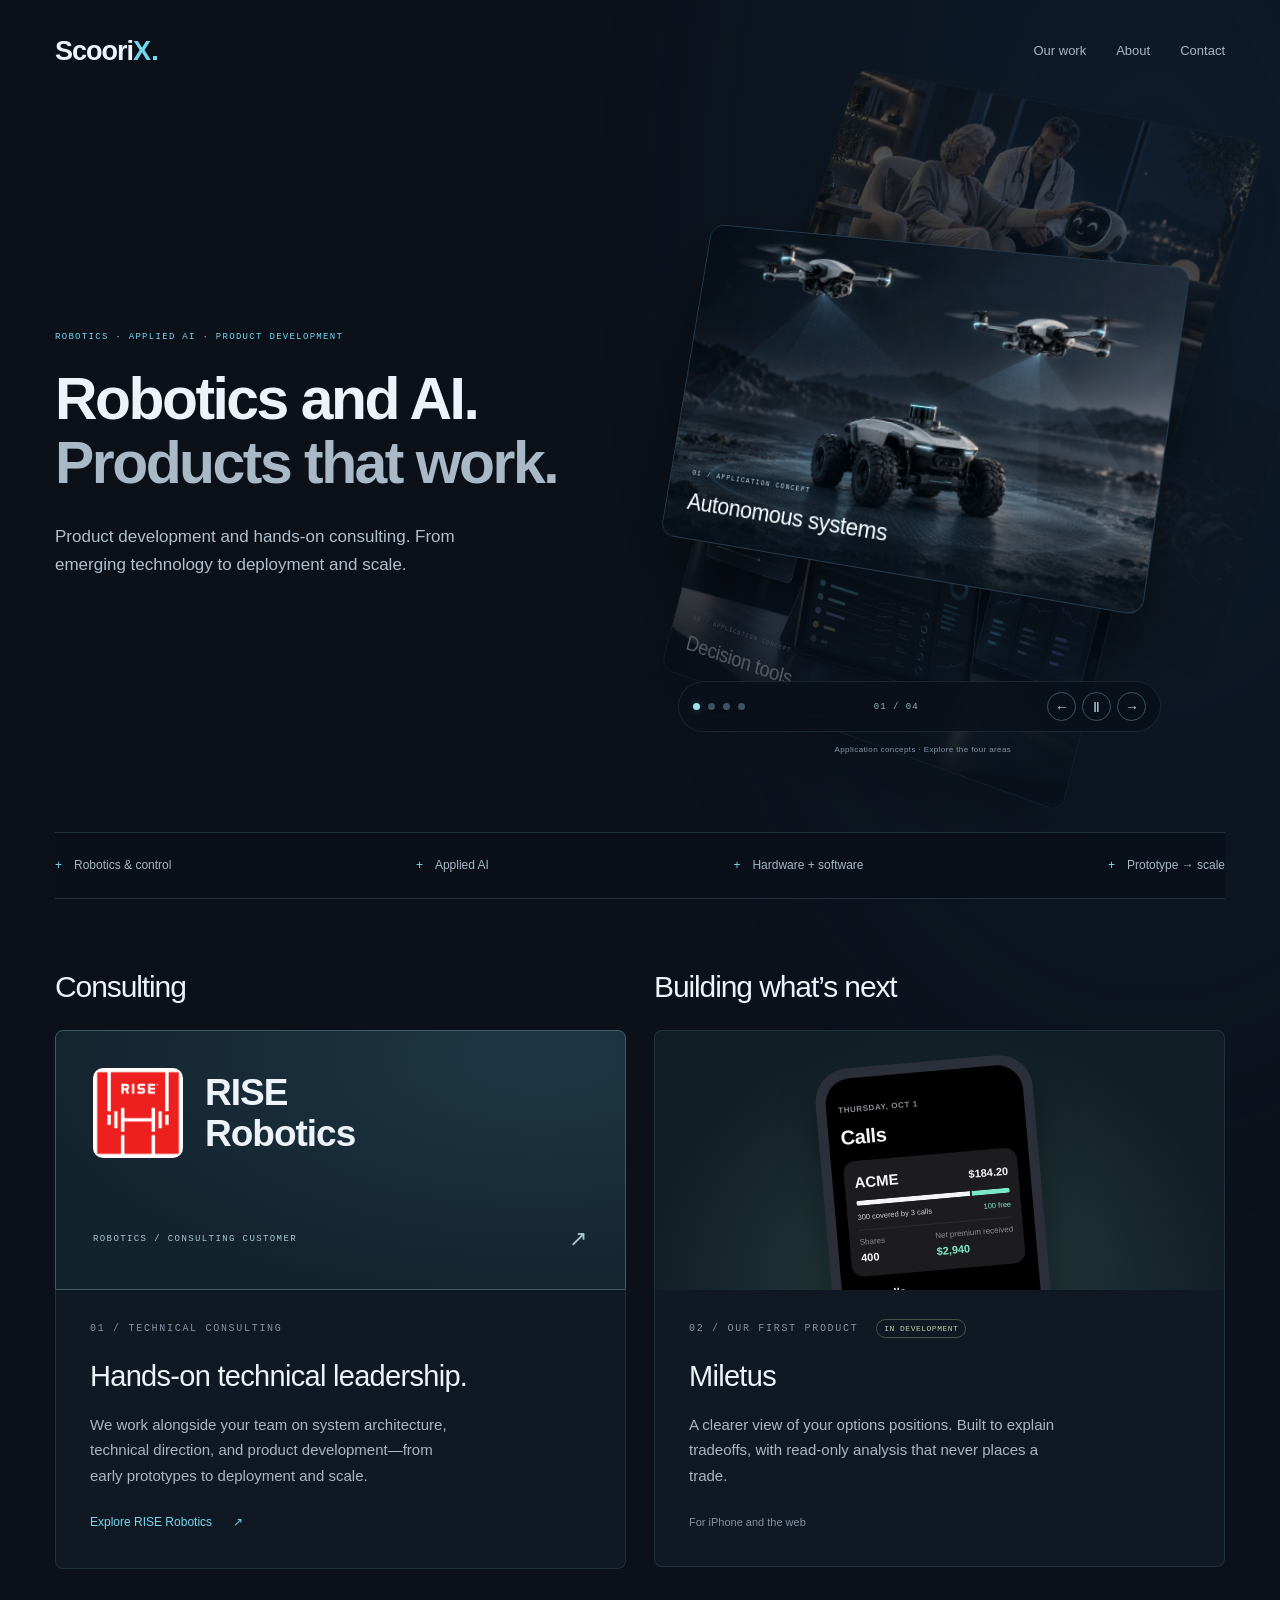
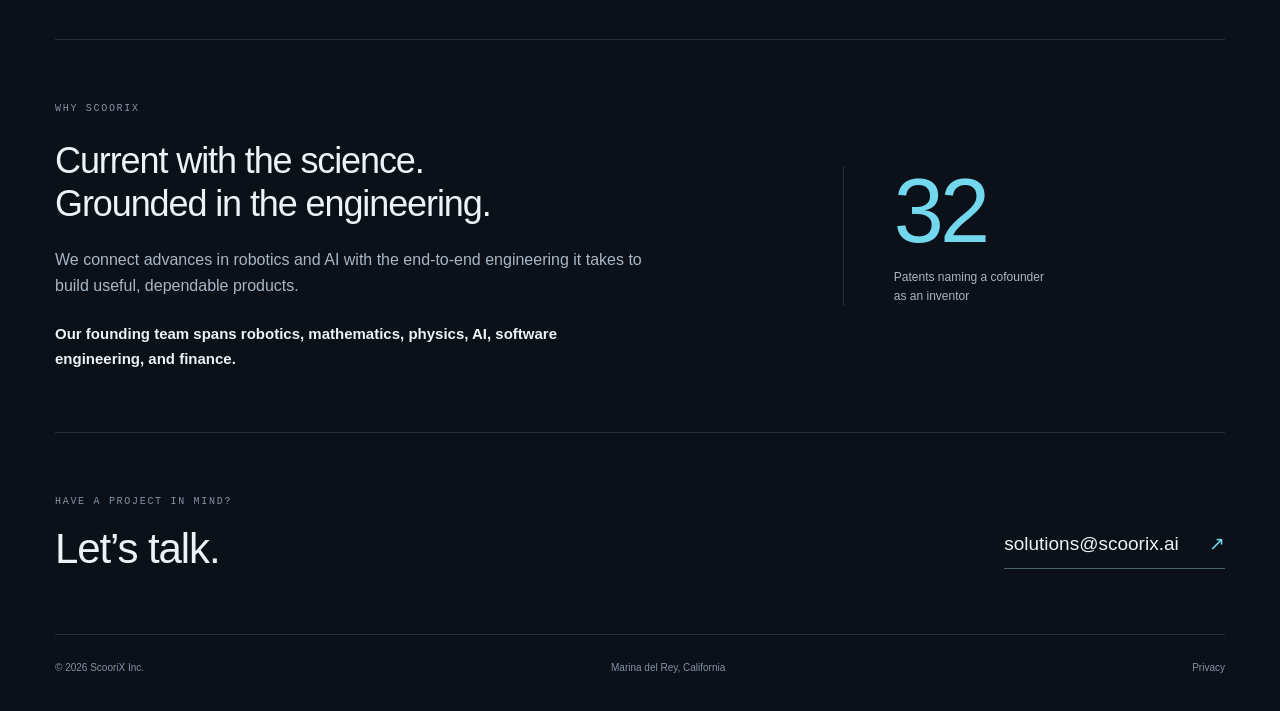
==== commit 6d09d03d: "Gallery: a gentle drift and slow zoom between switches, a card every 4 s; both off with Reduce motio" ====
--- a/index.html
+++ b/index.html
@@ -1,4 +1,4 @@
-<!doctype html><html lang="en"><head><meta charset="utf-8"><meta name="viewport" content="width=device-width,initial-scale=1"><title>ScooriX — From emerging technology to working products</title><meta name="description" content="ScooriX develops robotics and applied AI products and provides hands-on technical consulting, from advanced development to deployment and scale."><meta name="theme-color" content="#0b1019"><link rel="stylesheet" href="style.css?v=floating2"></head><body><a class="skip" href="#main">Skip to content</a><div class="wrap"><header><a class="wordmark" href="index.html">Scoori<span>X</span><i></i></a><nav aria-label="Main navigation"><a href="#work">Our work</a><a href="#about">About</a><a href="#contact">Contact</a></nav></header><main id="main">
+<!doctype html><html lang="en"><head><meta charset="utf-8"><meta name="viewport" content="width=device-width,initial-scale=1"><title>ScooriX — From emerging technology to working products</title><meta name="description" content="ScooriX develops robotics and applied AI products and provides hands-on technical consulting, from advanced development to deployment and scale."><meta name="theme-color" content="#0b1019"><link rel="stylesheet" href="style.css?v=floating3"></head><body><a class="skip" href="#main">Skip to content</a><div class="wrap"><header><a class="wordmark" href="index.html">Scoori<span>X</span><i></i></a><nav aria-label="Main navigation"><a href="#work">Our work</a><a href="#about">About</a><a href="#contact">Contact</a></nav></header><main id="main">
 <section class="hero"><div class="hero-copy"><p class="eyebrow">Robotics · Applied AI · Product development</p><h1>Robotics and AI.<br><span>Products that work.</span></h1><p class="lead">Product development and hands-on consulting. From emerging technology to deployment and scale.</p></div>
 <div class="gallery floating-gallery" role="region" aria-roledescription="carousel" aria-label="Illustrated applications of robotics and applied AI"><div class="scene-stage"><article class="scene active" data-index="0" aria-hidden="false"><img src="images/robotics.jpg" alt="Drones and a ground robot working as a connected system." fetchpriority="high"><div class="scene-caption"><span>01 / APPLICATION CONCEPT</span><h2>Autonomous systems</h2></div></article><article class="scene next" data-index="1" aria-hidden="true"><img src="images/assistance.jpg" alt="Concept illustration of an older adult, a clinician, and a personal service robot." loading="lazy"><div class="scene-caption"><span>02 / APPLICATION CONCEPT</span><h2>Healthcare assistance</h2></div></article><article class="scene back" data-index="2" aria-hidden="true"><img src="images/intelligence.jpg" alt="Sensors and motors connected through an abstract neural network." loading="lazy"><div class="scene-caption"><span>03 / APPLICATION CONCEPT</span><h2>Sense. Think. Act. Learn.</h2></div></article><article class="scene previous" data-index="3" aria-hidden="true"><img src="images/decisions.jpg" alt="Tablet showing portfolio positions, scenario comparisons, and an options payoff diagram." loading="lazy"><div class="scene-caption"><span>04 / APPLICATION CONCEPT</span><h2>Decision tools</h2></div></article></div><div class="gallery-controls"><div class="scene-dots"><button class="scene-dot selected" aria-label="Show Autonomous systems" aria-pressed="true" data-go="0"></button><button class="scene-dot " aria-label="Show Healthcare assistance" aria-pressed="false" data-go="1"></button><button class="scene-dot " aria-label="Show Sense. Think. Act. Learn." aria-pressed="false" data-go="2"></button><button class="scene-dot " aria-label="Show Decision tools" aria-pressed="false" data-go="3"></button></div><span id="scene-count" aria-live="off">01 / 04</span><div class="arrows"><button id="scene-prev" aria-label="Previous scene">←</button><button id="scene-pause" aria-label="Pause automatic rotation">Ⅱ</button><button id="scene-next" aria-label="Next scene">→</button></div></div><p class="concept-note">Application concepts · Explore the four areas</p></div></section>
 <div class="capabilities" aria-label="Core capabilities"><span>Robotics & control</span><span>Applied AI</span><span>Hardware + software</span><span>Prototype → scale</span></div>
@@ -21,4 +21,4 @@
                 </div>
               </div></div><div class="work-copy"><p class="eyebrow">02 / Our first product <span class="status">In development</span></p><h3>Miletus</h3><p>A clearer view of your options positions. Built to explain tradeoffs, with read-only analysis that never places a trade.</p><span class="platforms">For iPhone and the web</span></div></article></div></section>
 <section id="about" class="about"><div><p class="eyebrow">Why ScooriX</p><h2>Current with the science.<br>Grounded in the engineering.</h2><p>We connect advances in robotics and AI with the end-to-end engineering it takes to build useful, dependable products.</p><p class="team">Our founding team spans robotics, mathematics, physics, AI, software engineering, and finance.</p></div><aside><strong>32</strong><p>Patents naming a cofounder<br>as an inventor</p></aside></section>
-<section class="contact" id="contact"><p class="eyebrow">Have a project in mind?</p><h2>Let’s talk.</h2><a href="mailto:solutions@scoorix.ai">solutions@scoorix.ai <span aria-hidden="true">↗</span></a></section></main><footer><span>© 2026 ScooriX Inc.</span><span>Marina del Rey, California</span><a href="privacy.html">Privacy</a></footer></div><script src="gallery.js?v=2"></script></body></html>+<section class="contact" id="contact"><p class="eyebrow">Have a project in mind?</p><h2>Let’s talk.</h2><a href="mailto:solutions@scoorix.ai">solutions@scoorix.ai <span aria-hidden="true">↗</span></a></section></main><footer><span>© 2026 ScooriX Inc.</span><span>Marina del Rey, California</span><a href="privacy.html">Privacy</a></footer></div><script src="gallery.js?v=3"></script></body></html>
--- a/style.css
+++ b/style.css
@@ -72,3 +72,5 @@
 .work-grid article{background:transparent;border:0;overflow:visible}.work-card-title{font-size:30px;margin:0 0 25px;line-height:1.2}.work-copy{border:1px solid var(--line);border-top:0;border-radius:0 0 8px 8px;min-height:270px;background:#101923}.product-art{border-radius:8px 8px 0 0;border:1px solid var(--line);border-bottom:0}.rise-feature{height:260px;display:flex;flex-direction:column;justify-content:space-between;padding:37px;background:radial-gradient(ellipse at 85% 10%,#25445399,transparent 75%),#13232e;border:1px solid #3e5b6a;border-radius:8px 8px 0 0;transition:border-color .2s}.rise-feature:hover{border-color:#86bfd2;color:white}.rise-brand{display:flex;gap:22px;align-items:center}.rise-brand img{width:90px;height:90px;object-fit:contain;border-radius:10px}.rise-brand>span{font-size:37px;line-height:1.12;letter-spacing:-1px;font-weight:600;color:#edf3f8}.rise-field{font:9px monospace;letter-spacing:1.4px;color:#a8c8d7;display:flex;align-items:center;justify-content:space-between}.rise-field b{font:22px Arial;font-weight:400}.rise-link{display:inline-block;margin-top:25px;color:var(--accent);font-size:12px}.rise-link span{margin-left:18px}@media(max-width:650px){.work-card-title{font-size:27px;margin-bottom:20px}.rise-feature{height:220px;padding:28px}.rise-brand img{width:75px;height:75px}.rise-brand>span{font-size:32px}.work-grid{gap:38px}.work-copy{min-height:0}.rise-field{font-size:8px;letter-spacing:1px}}
 
 .about>div>p.team{color:var(--ink);font-weight:600;font-size:15px;line-height:1.7}
+/* Gentle drift between switches, so the gallery never looks frozen; off with Reduce motion. */
+@keyframes stage-drift{0%{transform:translate(0,0) rotate(0deg)}50%{transform:translate(-6px,-10px) rotate(-.6deg)}100%{transform:translate(4px,-4px) rotate(.4deg)}}@keyframes scene-zoom{from{transform:scale(1)}to{transform:scale(1.06)}}.scene-stage{animation:stage-drift 9s ease-in-out infinite alternate}.scene.active img{animation:scene-zoom 4.5s ease-out forwards}@media(prefers-reduced-motion:reduce){.scene-stage,.scene.active img{animation:none}}
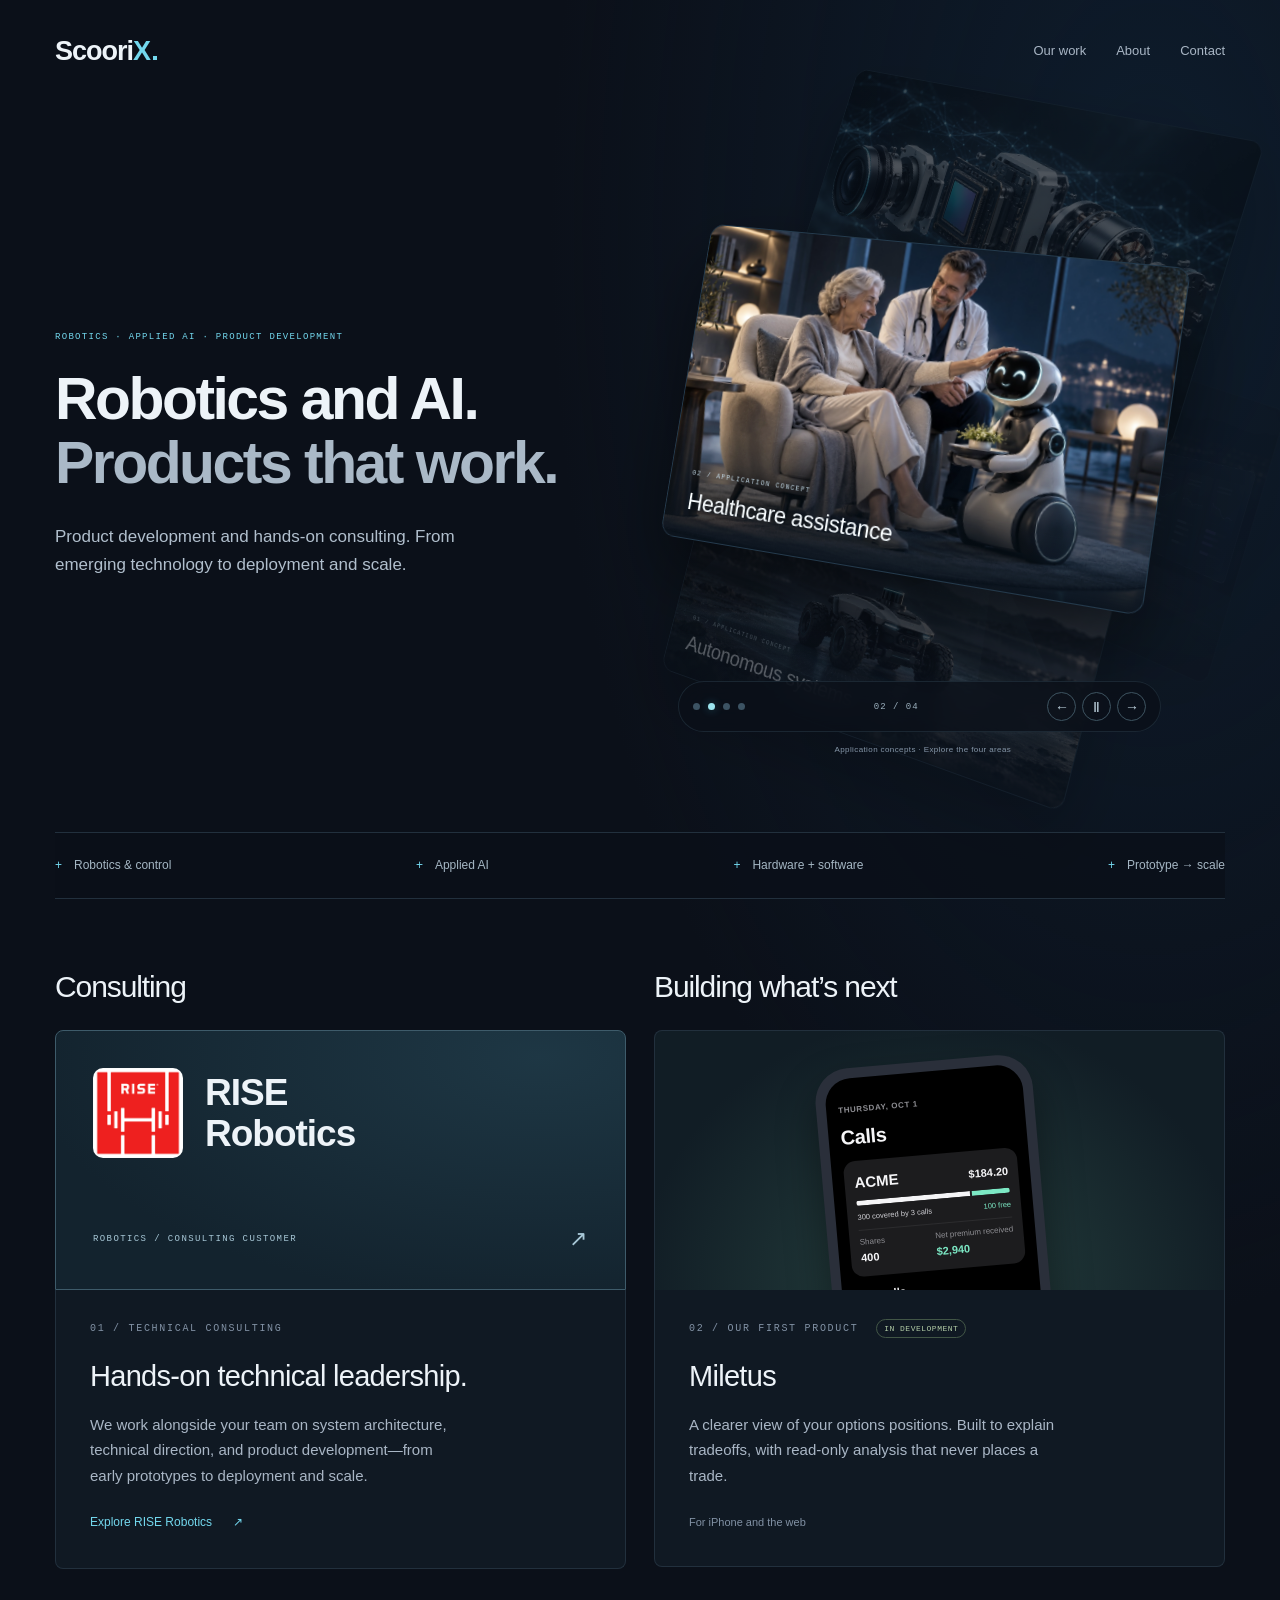
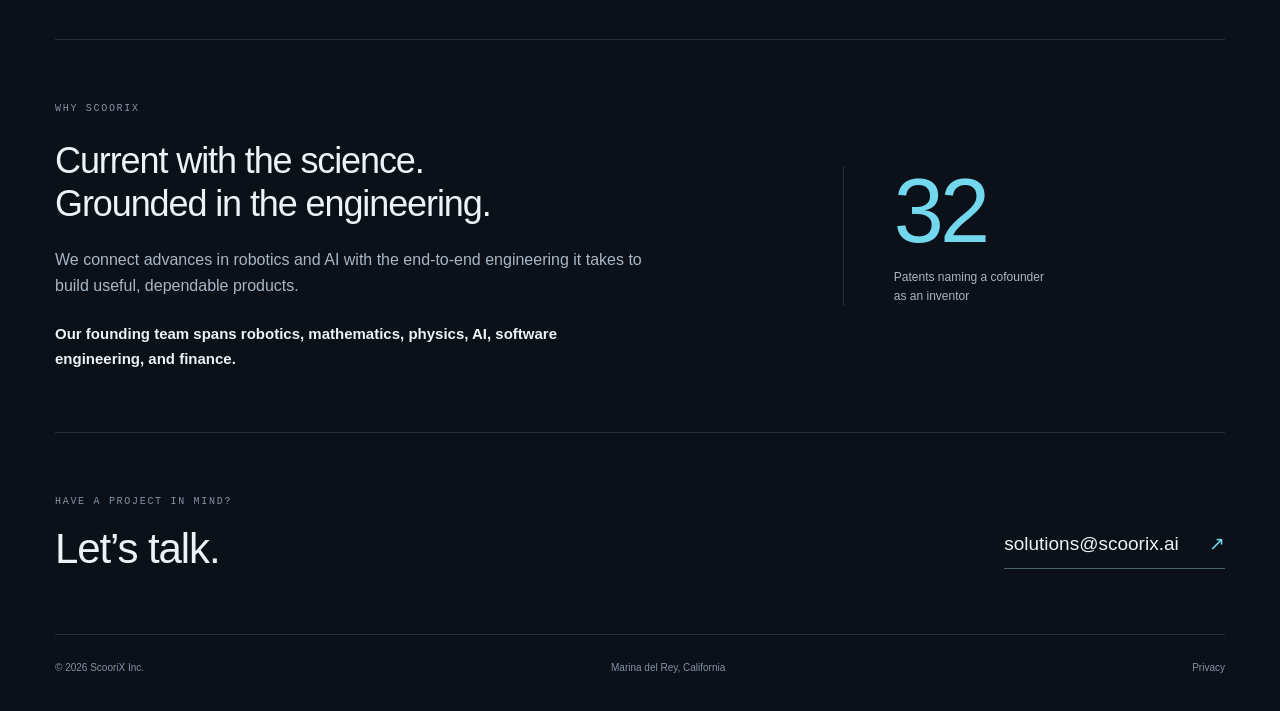
==== commit 15c4bd34: "Gallery: the first switch after 1 s on every load, then every 4 s Co-Authored-By: Claude Opus 5.5 (1" ====
--- a/index.html
+++ b/index.html
@@ -21,4 +21,4 @@
                 </div>
               </div></div><div class="work-copy"><p class="eyebrow">02 / Our first product <span class="status">In development</span></p><h3>Miletus</h3><p>A clearer view of your options positions. Built to explain tradeoffs, with read-only analysis that never places a trade.</p><span class="platforms">For iPhone and the web</span></div></article></div></section>
 <section id="about" class="about"><div><p class="eyebrow">Why ScooriX</p><h2>Current with the science.<br>Grounded in the engineering.</h2><p>We connect advances in robotics and AI with the end-to-end engineering it takes to build useful, dependable products.</p><p class="team">Our founding team spans robotics, mathematics, physics, AI, software engineering, and finance.</p></div><aside><strong>32</strong><p>Patents naming a cofounder<br>as an inventor</p></aside></section>
-<section class="contact" id="contact"><p class="eyebrow">Have a project in mind?</p><h2>Let’s talk.</h2><a href="mailto:solutions@scoorix.ai">solutions@scoorix.ai <span aria-hidden="true">↗</span></a></section></main><footer><span>© 2026 ScooriX Inc.</span><span>Marina del Rey, California</span><a href="privacy.html">Privacy</a></footer></div><script src="gallery.js?v=3"></script></body></html>+<section class="contact" id="contact"><p class="eyebrow">Have a project in mind?</p><h2>Let’s talk.</h2><a href="mailto:solutions@scoorix.ai">solutions@scoorix.ai <span aria-hidden="true">↗</span></a></section></main><footer><span>© 2026 ScooriX Inc.</span><span>Marina del Rey, California</span><a href="privacy.html">Privacy</a></footer></div><script src="gallery.js?v=4"></script></body></html>
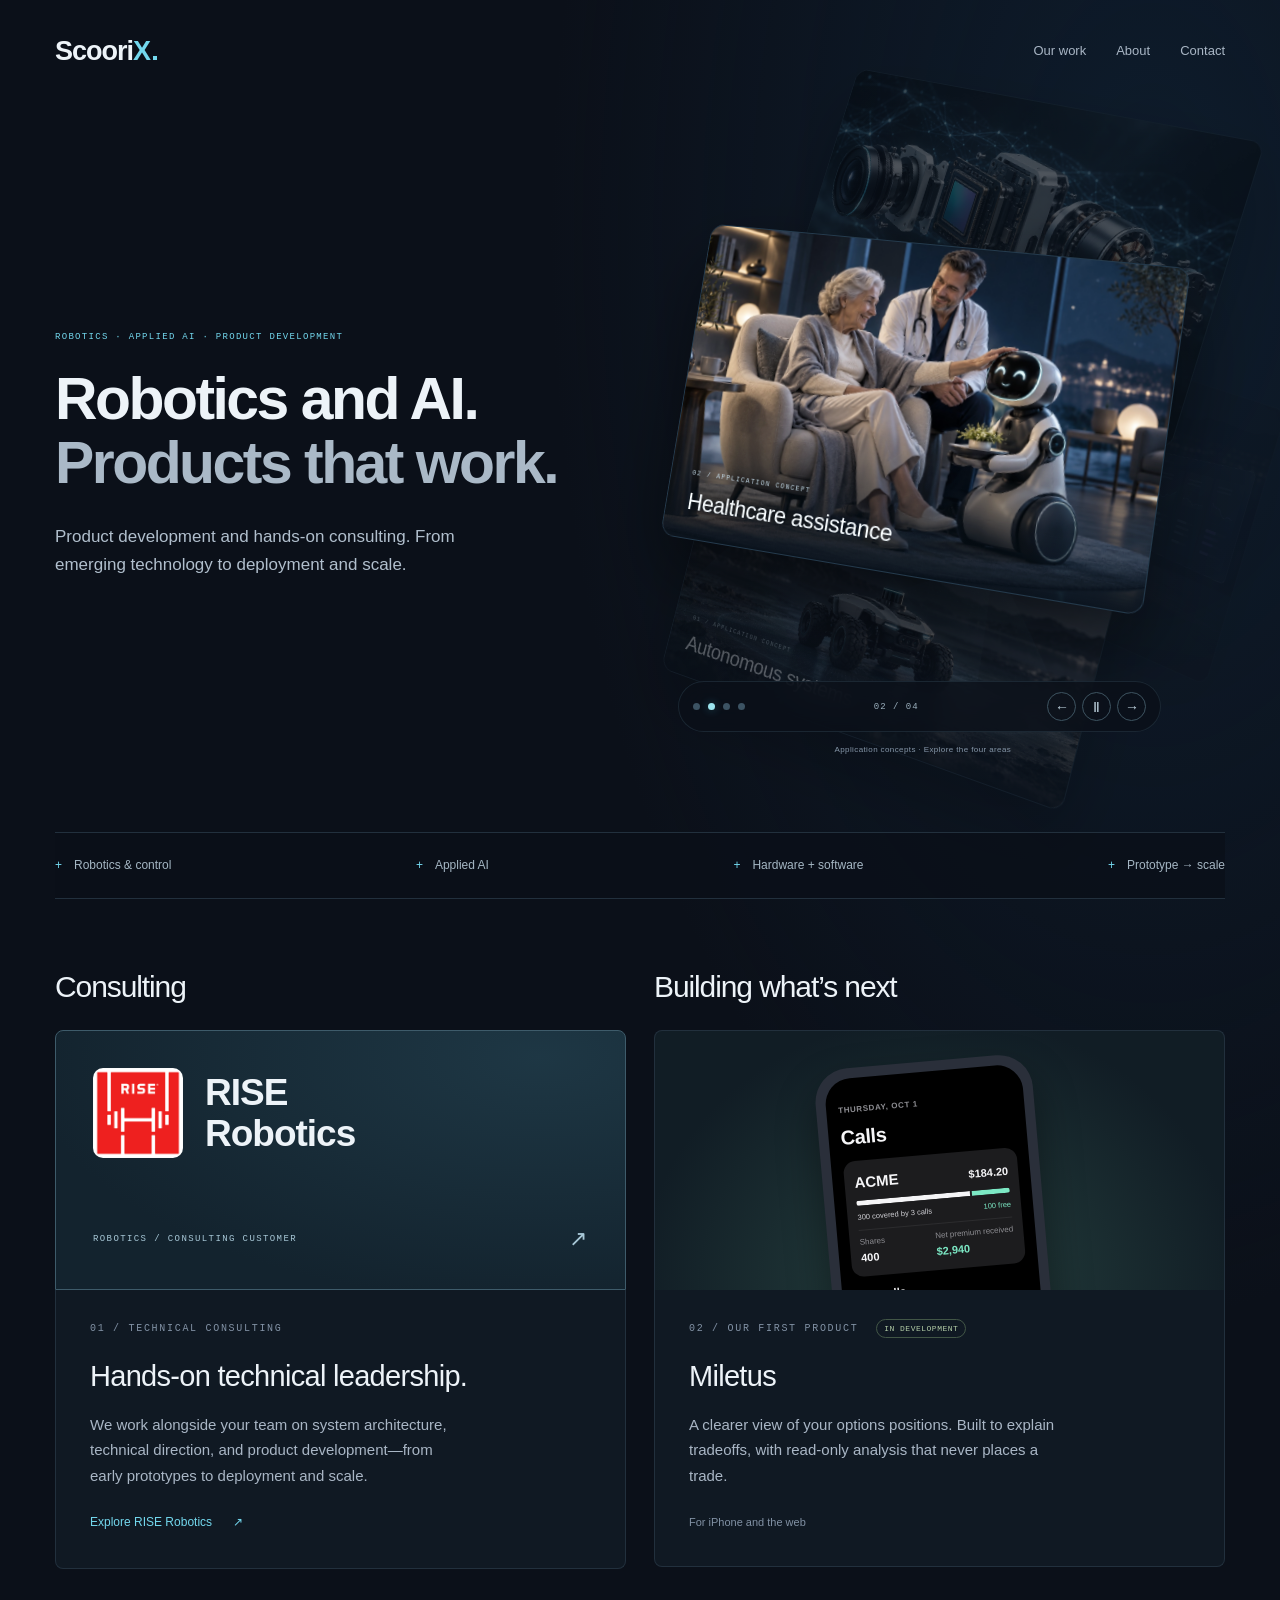
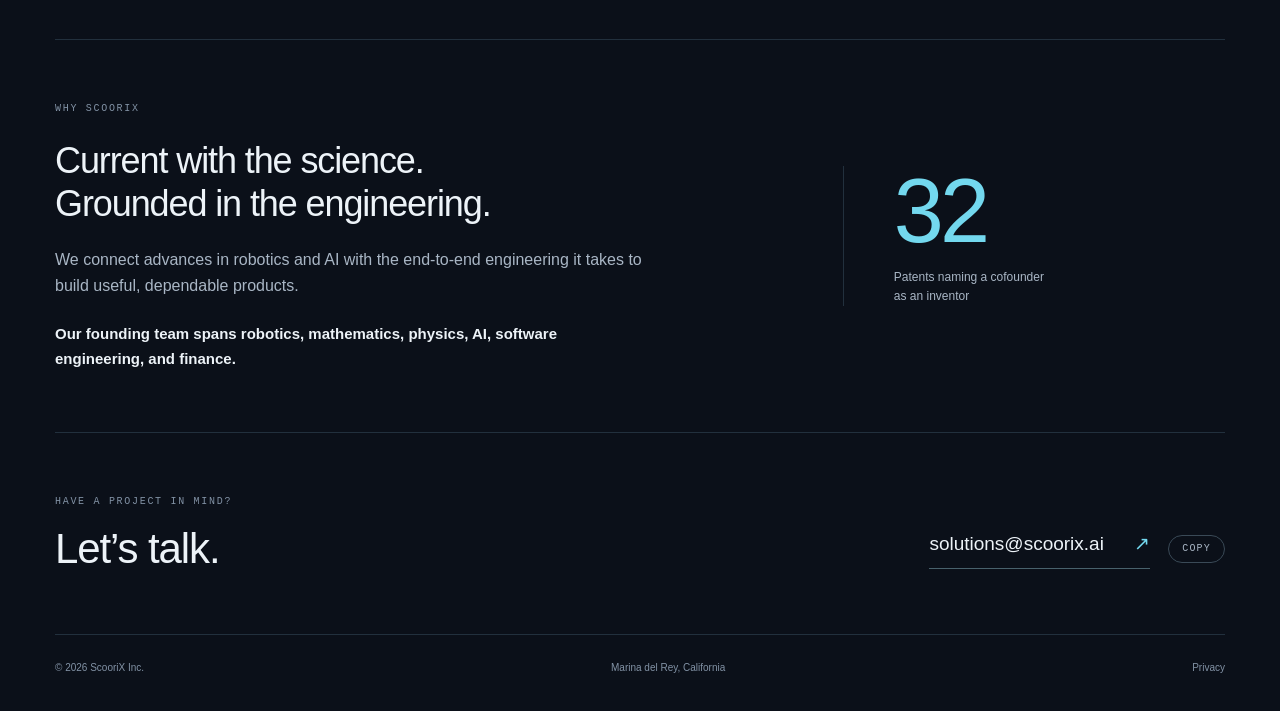
==== commit 828979d3: "Contact: a Copy button beside the email address, for computers where email links open no app Co-Auth" ====
--- a/index.html
+++ b/index.html
@@ -1,6 +1,6 @@
-<!doctype html><html lang="en"><head><meta charset="utf-8"><meta name="viewport" content="width=device-width,initial-scale=1"><title>ScooriX — From emerging technology to working products</title><meta name="description" content="ScooriX develops robotics and applied AI products and provides hands-on technical consulting, from advanced development to deployment and scale."><meta name="theme-color" content="#0b1019"><link rel="stylesheet" href="style.css?v=floating3"></head><body><a class="skip" href="#main">Skip to content</a><div class="wrap"><header><a class="wordmark" href="index.html">Scoori<span>X</span><i></i></a><nav aria-label="Main navigation"><a href="#work">Our work</a><a href="#about">About</a><a href="#contact">Contact</a></nav></header><main id="main">
+<!doctype html><html lang="en"><head><meta charset="utf-8"><meta name="viewport" content="width=device-width,initial-scale=1"><title>ScooriX — From emerging technology to working products</title><meta name="description" content="ScooriX develops robotics and applied AI products and provides hands-on technical consulting, from advanced development to deployment and scale."><meta name="theme-color" content="#0b1019"><link rel="stylesheet" href="style.css?v=floating4"></head><body><a class="skip" href="#main">Skip to content</a><div class="wrap"><header><a class="wordmark" href="index.html">Scoori<span>X</span><i></i></a><nav aria-label="Main navigation"><a href="#work">Our work</a><a href="#about">About</a><a href="#contact">Contact</a></nav></header><main id="main">
 <section class="hero"><div class="hero-copy"><p class="eyebrow">Robotics · Applied AI · Product development</p><h1>Robotics and AI.<br><span>Products that work.</span></h1><p class="lead">Product development and hands-on consulting. From emerging technology to deployment and scale.</p></div>
-<div class="gallery floating-gallery" role="region" aria-roledescription="carousel" aria-label="Illustrated applications of robotics and applied AI"><div class="scene-stage"><article class="scene active" data-index="0" aria-hidden="false"><img src="images/robotics.jpg" alt="Drones and a ground robot working as a connected system." fetchpriority="high"><div class="scene-caption"><span>01 / APPLICATION CONCEPT</span><h2>Autonomous systems</h2></div></article><article class="scene next" data-index="1" aria-hidden="true"><img src="images/assistance.jpg" alt="Concept illustration of an older adult, a clinician, and a personal service robot." loading="lazy"><div class="scene-caption"><span>02 / APPLICATION CONCEPT</span><h2>Healthcare assistance</h2></div></article><article class="scene back" data-index="2" aria-hidden="true"><img src="images/intelligence.jpg" alt="Sensors and motors connected through an abstract neural network." loading="lazy"><div class="scene-caption"><span>03 / APPLICATION CONCEPT</span><h2>Sense. Think. Act. Learn.</h2></div></article><article class="scene previous" data-index="3" aria-hidden="true"><img src="images/decisions.jpg" alt="Tablet showing portfolio positions, scenario comparisons, and an options payoff diagram." loading="lazy"><div class="scene-caption"><span>04 / APPLICATION CONCEPT</span><h2>Decision tools</h2></div></article></div><div class="gallery-controls"><div class="scene-dots"><button class="scene-dot selected" aria-label="Show Autonomous systems" aria-pressed="true" data-go="0"></button><button class="scene-dot " aria-label="Show Healthcare assistance" aria-pressed="false" data-go="1"></button><button class="scene-dot " aria-label="Show Sense. Think. Act. Learn." aria-pressed="false" data-go="2"></button><button class="scene-dot " aria-label="Show Decision tools" aria-pressed="false" data-go="3"></button></div><span id="scene-count" aria-live="off">01 / 04</span><div class="arrows"><button id="scene-prev" aria-label="Previous scene">←</button><button id="scene-pause" aria-label="Pause automatic rotation">Ⅱ</button><button id="scene-next" aria-label="Next scene">→</button></div></div><p class="concept-note">Application concepts · Explore the four areas</p></div></section>
+<div class="gallery floating-gallery" role="region" aria-roledescription="carousel" aria-label="Illustrated applications of robotics and applied AI"><div class="scene-stage"><article class="scene active" data-index="0" aria-hidden="false"><img src="images/robotics.jpg" alt="Drones and a ground robot working as a connected system." fetchpriority="high"><div class="scene-caption"><span>01 / APPLICATION CONCEPT</span><h2>Autonomous systems</h2></div></article><article class="scene next" data-index="1" aria-hidden="true"><img src="images/assistance.jpg" alt="Concept illustration of an older adult, a clinician, and a personal service robot." loading="lazy"><div class="scene-caption"><span>02 / APPLICATION CONCEPT</span><h2>Healthcare assistance</h2></div></article><article class="scene back" data-index="2" aria-hidden="true"><img src="images/intelligence.jpg" alt="Sensors and motors connected through an abstract neural network." loading="lazy"><div class="scene-caption"><span>03 / PERCEPTION · REASONING · ACTION · LEARNING</span><h2>Physical AI</h2></div></article><article class="scene previous" data-index="3" aria-hidden="true"><img src="images/decisions.jpg" alt="Tablet showing portfolio positions, scenario comparisons, and an options payoff diagram." loading="lazy"><div class="scene-caption"><span>04 / APPLICATION CONCEPT</span><h2>Decision tools</h2></div></article></div><div class="gallery-controls"><div class="scene-dots"><button class="scene-dot selected" aria-label="Show Autonomous systems" aria-pressed="true" data-go="0"></button><button class="scene-dot " aria-label="Show Healthcare assistance" aria-pressed="false" data-go="1"></button><button class="scene-dot " aria-label="Show Physical AI" aria-pressed="false" data-go="2"></button><button class="scene-dot " aria-label="Show Decision tools" aria-pressed="false" data-go="3"></button></div><span id="scene-count" aria-live="off">01 / 04</span><div class="arrows"><button id="scene-prev" aria-label="Previous scene">←</button><button id="scene-pause" aria-label="Pause automatic rotation">Ⅱ</button><button id="scene-next" aria-label="Next scene">→</button></div></div><p class="concept-note">Application concepts · Explore the four areas</p></div></section>
 <div class="capabilities" aria-label="Core capabilities"><span>Robotics & control</span><span>Applied AI</span><span>Hardware + software</span><span>Prototype → scale</span></div>
 <section id="work" class="work"><div class="work-grid">
 <article class="consulting"><h2 class="work-card-title">Consulting</h2><a class="rise-feature" href="https://riserobotics.com" target="_blank" rel="noopener" aria-label="Visit RISE Robotics, a ScooriX consulting customer"><div class="rise-brand"><img src="images/rise-robotics.png" alt="RISE Robotics logo"><span>RISE<br>Robotics</span></div><span class="rise-field">ROBOTICS / CONSULTING CUSTOMER <b aria-hidden="true">↗</b></span></a><div class="work-copy"><p class="eyebrow">01 / Technical consulting</p><h3>Hands-on technical leadership.</h3><p>We work alongside your team on system architecture, technical direction, and product development—from early prototypes to deployment and scale.</p><a class="rise-link" href="https://riserobotics.com" target="_blank" rel="noopener">Explore RISE Robotics <span aria-hidden="true">↗</span></a></div></article>
@@ -21,4 +21,4 @@
                 </div>
               </div></div><div class="work-copy"><p class="eyebrow">02 / Our first product <span class="status">In development</span></p><h3>Miletus</h3><p>A clearer view of your options positions. Built to explain tradeoffs, with read-only analysis that never places a trade.</p><span class="platforms">For iPhone and the web</span></div></article></div></section>
 <section id="about" class="about"><div><p class="eyebrow">Why ScooriX</p><h2>Current with the science.<br>Grounded in the engineering.</h2><p>We connect advances in robotics and AI with the end-to-end engineering it takes to build useful, dependable products.</p><p class="team">Our founding team spans robotics, mathematics, physics, AI, software engineering, and finance.</p></div><aside><strong>32</strong><p>Patents naming a cofounder<br>as an inventor</p></aside></section>
-<section class="contact" id="contact"><p class="eyebrow">Have a project in mind?</p><h2>Let’s talk.</h2><a href="mailto:solutions@scoorix.ai">solutions@scoorix.ai <span aria-hidden="true">↗</span></a></section></main><footer><span>© 2026 ScooriX Inc.</span><span>Marina del Rey, California</span><a href="privacy.html">Privacy</a></footer></div><script src="gallery.js?v=4"></script></body></html>+<section class="contact" id="contact"><p class="eyebrow">Have a project in mind?</p><h2>Let’s talk.</h2><div class="contact-mail"><a href="mailto:solutions@scoorix.ai">solutions@scoorix.ai <span aria-hidden="true">↗</span></a><button type="button" class="copy-email" data-email="solutions@scoorix.ai">Copy</button><span class="visually-hidden" role="status" aria-live="polite"></span></div></section></main><footer><span>© 2026 ScooriX Inc.</span><span>Marina del Rey, California</span><a href="privacy.html">Privacy</a></footer></div><script src="gallery.js?v=4"></script><script src="copy.js?v=1"></script></body></html>
--- a/style.css
+++ b/style.css
@@ -1,5 +1,5 @@
 
-:root{color-scheme:dark;--ground:#0b1019;--ink:#edf3f8;--secondary:#a9b6c5;--muted:#8292a5;--accent:#73d8ee;--line:#22303d;font:16px/1.6 -apple-system,BlinkMacSystemFont,"Segoe UI",Arial,sans-serif;color:var(--ink);background:var(--ground)}*{box-sizing:border-box}body{margin:0}a{color:inherit;text-decoration:none}a:focus-visible{outline:2px solid var(--accent);outline-offset:6px}a:hover{color:var(--accent)}.wrap{max-width:1260px;margin:auto;padding:0 48px}.skip{position:absolute;top:-100px;padding:12px;background:var(--ground)}.skip:focus{top:5px}header{display:flex;justify-content:space-between;align-items:center;padding:30px 0}.wordmark{font-size:27px;letter-spacing:-1px;font-weight:750}.wordmark span{color:var(--accent)}.wordmark i{display:inline-block;width:4px;height:4px;background:var(--accent);margin-left:3px}nav{display:flex;align-items:center;gap:30px;font-size:13px;color:var(--secondary)}.nav-contact{border:1px solid #3a4a57;padding:10px 17px;border-radius:4px;color:var(--ink)}.nav-contact span{margin-left:24px}.hero{display:grid;grid-template-columns:1.3fr 1fr;gap:15px;align-items:center;padding:65px 0 65px}.eyebrow{font:10px/1.7 monospace;letter-spacing:1.7px;text-transform:uppercase;margin:0 0 22px;color:var(--muted)}.hero .eyebrow{color:var(--accent)}h1{font-size:clamp(40px,4.7vw,64px);line-height:1.1;letter-spacing:-2.7px;font-weight:550;margin:0 0 27px}h1 span{color:#aab9c7}.lead{max-width:465px;color:var(--secondary);font-size:17px;line-height:1.7;margin:0 0 30px}.button{display:inline-flex;gap:45px;align-items:center;font-size:13px;color:#07141c;background:var(--accent);padding:14px 20px;border-radius:4px;font-weight:600}.button:hover{background:#b2eff9;color:#07141c}.button span{font-size:19px}.hero-visual{position:relative;min-width:0}.hero-visual svg{width:100%;display:block}.visual-label{position:absolute;top:8%;left:15%;font:8px monospace;letter-spacing:2px;color:#7c99a9}.visual-foot{display:flex;justify-content:space-around;padding:0 10%;font:9px monospace;color:#94abb9}.capabilities{display:flex;justify-content:space-between;gap:20px;padding:23px 0;border-top:1px solid var(--line);border-bottom:1px solid var(--line);font-size:12px;color:#a5b7c4}.capabilities span:before{content:'+';color:var(--accent);margin-right:12px}.work{padding:70px 0}.section-heading{margin-bottom:35px}h2{font-size:36px;line-height:1.2;letter-spacing:-1.1px;font-weight:500;margin:0}h3{font-size:29px;font-weight:500;letter-spacing:-.7px;line-height:1.2;margin:0 0 18px}.work-grid{display:grid;grid-template-columns:1fr 1fr;gap:28px}.work-grid article{background:#101923;border:1px solid var(--line);border-radius:8px;overflow:hidden}.work-art,.product-art{height:260px;background:radial-gradient(ellipse at 50% 70%,#192e37,transparent 70%),#0e1620;overflow:hidden;position:relative}.work-art svg{display:block;width:100%;height:220px}.work-art>span{display:block;text-align:center;font:8px monospace;letter-spacing:1.5px;color:#718d9c}.work-copy{padding:30px 34px 34px}.work-copy>p:not(.eyebrow){font-size:15px;line-height:1.7;color:var(--secondary);max-width:370px;margin:0}.client{border-top:1px solid var(--line);margin-top:24px;padding-top:18px;display:flex;align-items:center;justify-content:space-between;gap:12px}.client>span{font-size:10px;color:var(--muted)}.client>a{font-size:15px}.client>a span{margin-left:16px;color:var(--accent)}.status{font-size:8px;letter-spacing:.5px;border:1px solid #425646;border-radius:20px;padding:4px 7px;margin-left:10px;color:#b3cda7;white-space:nowrap}.platforms{display:block;font-size:11px;margin-top:26px;color:var(--muted)}.product-art{background:radial-gradient(ellipse at 50% 100%,#26413f,transparent 75%),#111d25}.about{border-top:1px solid var(--line);border-bottom:1px solid var(--line);padding:60px 0;display:grid;grid-template-columns:1.8fr 1fr;gap:100px}.about>div>p:not(.eyebrow){color:var(--secondary);font-size:16px;max-width:590px;margin:22px 0 0}.about>div>p.team{font-size:13px;color:var(--muted)}aside{border-left:1px solid var(--line);padding-left:50px;align-self:center}aside strong{font-size:90px;line-height:1;font-weight:350;letter-spacing:-4px;color:var(--accent)}aside p{font-size:12px;color:var(--secondary);margin-bottom:0}.contact{padding:60px 0;display:grid;grid-template-columns:1fr 1fr;align-items:center;gap:14px}.contact .eyebrow{grid-column:1/-1;margin:0}.contact h2{font-size:42px}.contact>a{justify-self:end;font-size:19px;border-bottom:1px solid #48616c;padding-bottom:8px}.contact>a span{color:var(--accent);margin-left:25px}footer{border-top:1px solid var(--line);padding:25px 0 35px;display:flex;justify-content:space-between;gap:20px;font-size:10px;color:var(--muted)}.policy{max-width:750px;padding:45px 0}.policy h1{font-size:45px}.policy h2{font-size:24px;margin-top:30px}.policy p{color:var(--secondary)}
+:root{color-scheme:dark;--ground:#0b1019;--ink:#edf3f8;--secondary:#a9b6c5;--muted:#8292a5;--accent:#73d8ee;--line:#22303d;font:16px/1.6 -apple-system,BlinkMacSystemFont,"Segoe UI",Arial,sans-serif;color:var(--ink);background:var(--ground)}*{box-sizing:border-box}body{margin:0}a{color:inherit;text-decoration:none}a:focus-visible{outline:2px solid var(--accent);outline-offset:6px}a:hover{color:var(--accent)}.wrap{max-width:1260px;margin:auto;padding:0 48px}.skip{position:absolute;top:-100px;padding:12px;background:var(--ground)}.skip:focus{top:5px}header{display:flex;justify-content:space-between;align-items:center;padding:30px 0}.wordmark{font-size:27px;letter-spacing:-1px;font-weight:750}.wordmark span{color:var(--accent)}.wordmark i{display:inline-block;width:4px;height:4px;background:var(--accent);margin-left:3px}nav{display:flex;align-items:center;gap:30px;font-size:13px;color:var(--secondary)}.nav-contact{border:1px solid #3a4a57;padding:10px 17px;border-radius:4px;color:var(--ink)}.nav-contact span{margin-left:24px}.hero{display:grid;grid-template-columns:1.3fr 1fr;gap:15px;align-items:center;padding:65px 0 65px}.eyebrow{font:10px/1.7 monospace;letter-spacing:1.7px;text-transform:uppercase;margin:0 0 22px;color:var(--muted)}.hero .eyebrow{color:var(--accent)}h1{font-size:clamp(40px,4.7vw,64px);line-height:1.1;letter-spacing:-2.7px;font-weight:550;margin:0 0 27px}h1 span{color:#aab9c7}.lead{max-width:465px;color:var(--secondary);font-size:17px;line-height:1.7;margin:0 0 30px}.button{display:inline-flex;gap:45px;align-items:center;font-size:13px;color:#07141c;background:var(--accent);padding:14px 20px;border-radius:4px;font-weight:600}.button:hover{background:#b2eff9;color:#07141c}.button span{font-size:19px}.hero-visual{position:relative;min-width:0}.hero-visual svg{width:100%;display:block}.visual-label{position:absolute;top:8%;left:15%;font:8px monospace;letter-spacing:2px;color:#7c99a9}.visual-foot{display:flex;justify-content:space-around;padding:0 10%;font:9px monospace;color:#94abb9}.capabilities{display:flex;justify-content:space-between;gap:20px;padding:23px 0;border-top:1px solid var(--line);border-bottom:1px solid var(--line);font-size:12px;color:#a5b7c4}.capabilities span:before{content:'+';color:var(--accent);margin-right:12px}.work{padding:70px 0}.section-heading{margin-bottom:35px}h2{font-size:36px;line-height:1.2;letter-spacing:-1.1px;font-weight:500;margin:0}h3{font-size:29px;font-weight:500;letter-spacing:-.7px;line-height:1.2;margin:0 0 18px}.work-grid{display:grid;grid-template-columns:1fr 1fr;gap:28px}.work-grid article{background:#101923;border:1px solid var(--line);border-radius:8px;overflow:hidden}.work-art,.product-art{height:260px;background:radial-gradient(ellipse at 50% 70%,#192e37,transparent 70%),#0e1620;overflow:hidden;position:relative}.work-art svg{display:block;width:100%;height:220px}.work-art>span{display:block;text-align:center;font:8px monospace;letter-spacing:1.5px;color:#718d9c}.work-copy{padding:30px 34px 34px}.work-copy>p:not(.eyebrow){font-size:15px;line-height:1.7;color:var(--secondary);max-width:370px;margin:0}.client{border-top:1px solid var(--line);margin-top:24px;padding-top:18px;display:flex;align-items:center;justify-content:space-between;gap:12px}.client>span{font-size:10px;color:var(--muted)}.client>a{font-size:15px}.client>a span{margin-left:16px;color:var(--accent)}.status{font-size:8px;letter-spacing:.5px;border:1px solid #425646;border-radius:20px;padding:4px 7px;margin-left:10px;color:#b3cda7;white-space:nowrap}.platforms{display:block;font-size:11px;margin-top:26px;color:var(--muted)}.product-art{background:radial-gradient(ellipse at 50% 100%,#26413f,transparent 75%),#111d25}.about{border-top:1px solid var(--line);border-bottom:1px solid var(--line);padding:60px 0;display:grid;grid-template-columns:1.8fr 1fr;gap:100px}.about>div>p:not(.eyebrow){color:var(--secondary);font-size:16px;max-width:590px;margin:22px 0 0}.about>div>p.team{font-size:13px;color:var(--muted)}aside{border-left:1px solid var(--line);padding-left:50px;align-self:center}aside strong{font-size:90px;line-height:1;font-weight:350;letter-spacing:-4px;color:var(--accent)}aside p{font-size:12px;color:var(--secondary);margin-bottom:0}.contact{padding:60px 0;display:grid;grid-template-columns:1fr 1fr;align-items:center;gap:14px}.contact .eyebrow{grid-column:1/-1;margin:0}.contact h2{font-size:42px}.contact-mail>a{justify-self:end;font-size:19px;border-bottom:1px solid #48616c;padding-bottom:8px}.contact-mail>a span{color:var(--accent);margin-left:25px}footer{border-top:1px solid var(--line);padding:25px 0 35px;display:flex;justify-content:space-between;gap:20px;font-size:10px;color:var(--muted)}.policy{max-width:750px;padding:45px 0}.policy h1{font-size:45px}.policy h2{font-size:24px;margin-top:30px}.policy p{color:var(--secondary)}
 .phone {
   flex: 0 0 200px;
   margin: 0 auto;
@@ -51,8 +51,8 @@
 
 
 .product-art .phone{position:absolute;top:30px;left:50%;transform:translateX(-50%) rotate(-5deg);width:218px;height:430px;box-shadow:0 20px 40px #0006}.product-art .phone-screen{color:#f5f5f7}.product-art .phone-caption{color:#8e8e93}.product-art .phone-card .foot{border-color:#2c2c2e}
-@media(max-width:900px){.wrap{padding:0 28px}.hero{grid-template-columns:1.4fr 1fr;padding:45px 0}h1{font-size:46px}.hero-visual{margin-right:-15px}.work-copy{padding:25px}.status{display:inline-block;margin:8px 0 0}.about{gap:45px}.contact>a{font-size:16px}aside{padding-left:30px}}
-@media(max-width:650px){.wrap{padding:0 23px}header{padding:23px 0}.wordmark{font-size:25px}nav{gap:16px;font-size:12px}.nav-contact{padding:7px 10px}.nav-contact span{display:none}nav>a:nth-child(2){display:none}.hero{display:flex;flex-direction:column;align-items:stretch;padding:40px 0 28px;gap:10px}h1{font-size:clamp(36px,9vw,52px);letter-spacing:-1.8px}.hero .eyebrow{font-size:8px;letter-spacing:1.1px;margin-bottom:20px}.lead{font-size:16px}.hero-visual{height:175px;margin:15px 0 0;overflow:hidden}.hero-visual svg{height:220px;margin-top:-30px}.visual-label{top:0;left:0;font-size:7px}.visual-foot{position:absolute;bottom:3px;width:100%;font-size:8px}.capabilities{display:grid;grid-template-columns:1fr 1fr;gap:12px;font-size:10px;padding:18px 0}.capabilities span:before{margin-right:8px}.work{padding:45px 0}.work-grid{grid-template-columns:1fr;gap:22px}h2{font-size:31px}.section-heading{margin-bottom:25px}.work-art,.product-art{height:220px}.work-art svg{height:180px}.work-copy{padding:25px}.work-copy .eyebrow{font-size:9px;letter-spacing:1px}.status{margin-left:8px;margin-top:0}h3{font-size:27px}.about{grid-template-columns:1fr;padding:40px 0;gap:28px}.about>div>p:not(.eyebrow){font-size:15px}aside{display:flex;gap:25px;align-items:center;padding:23px 0 0;border-left:0;border-top:1px solid var(--line)}aside strong{font-size:68px}aside p{margin:0}.contact{display:block;padding:40px 0}.contact .eyebrow{margin-bottom:16px}.contact h2{font-size:34px;margin-bottom:20px}.contact>a{display:inline-block;font-size:17px}footer{flex-wrap:wrap;gap:12px}footer span:nth-child(2){order:3;width:100%}}
+@media(max-width:900px){.wrap{padding:0 28px}.hero{grid-template-columns:1.4fr 1fr;padding:45px 0}h1{font-size:46px}.hero-visual{margin-right:-15px}.work-copy{padding:25px}.status{display:inline-block;margin:8px 0 0}.about{gap:45px}.contact-mail>a{font-size:16px}aside{padding-left:30px}}
+@media(max-width:650px){.wrap{padding:0 23px}header{padding:23px 0}.wordmark{font-size:25px}nav{gap:16px;font-size:12px}.nav-contact{padding:7px 10px}.nav-contact span{display:none}nav>a:nth-child(2){display:none}.hero{display:flex;flex-direction:column;align-items:stretch;padding:40px 0 28px;gap:10px}h1{font-size:clamp(36px,9vw,52px);letter-spacing:-1.8px}.hero .eyebrow{font-size:8px;letter-spacing:1.1px;margin-bottom:20px}.lead{font-size:16px}.hero-visual{height:175px;margin:15px 0 0;overflow:hidden}.hero-visual svg{height:220px;margin-top:-30px}.visual-label{top:0;left:0;font-size:7px}.visual-foot{position:absolute;bottom:3px;width:100%;font-size:8px}.capabilities{display:grid;grid-template-columns:1fr 1fr;gap:12px;font-size:10px;padding:18px 0}.capabilities span:before{margin-right:8px}.work{padding:45px 0}.work-grid{grid-template-columns:1fr;gap:22px}h2{font-size:31px}.section-heading{margin-bottom:25px}.work-art,.product-art{height:220px}.work-art svg{height:180px}.work-copy{padding:25px}.work-copy .eyebrow{font-size:9px;letter-spacing:1px}.status{margin-left:8px;margin-top:0}h3{font-size:27px}.about{grid-template-columns:1fr;padding:40px 0;gap:28px}.about>div>p:not(.eyebrow){font-size:15px}aside{display:flex;gap:25px;align-items:center;padding:23px 0 0;border-left:0;border-top:1px solid var(--line)}aside strong{font-size:68px}aside p{margin:0}.contact{display:block;padding:40px 0}.contact .eyebrow{margin-bottom:16px}.contact h2{font-size:34px;margin-bottom:20px}.contact-mail>a{display:inline-block;font-size:17px}footer{flex-wrap:wrap;gap:12px}footer span:nth-child(2){order:3;width:100%}}
 
 /* Separate gallery direction; the Midnight version stays intact. */
 .hero{grid-template-columns:1fr 1.1fr;gap:40px;padding:75px 0 65px}.hero h1{font-size:clamp(39px,4.3vw,59px);letter-spacing:-2.4px}.hero .lead{margin-bottom:0;max-width:420px}.gallery{min-width:0;padding-top:12px}.scene-stage{height:370px;position:relative;perspective:1400px;isolation:isolate}.scene{position:absolute;inset:0 16px;border-radius:14px;background:#101e2b;overflow:hidden;border:1px solid #314552;box-shadow:0 24px 50px #0005;transition:transform 1.2s cubic-bezier(.2,.7,.2,1),opacity 1s;transform-origin:50% 50%;backface-visibility:hidden}.scene img{width:100%;height:100%;object-fit:cover;display:block}.scene.active{transform:translateX(0) rotateY(-5deg);z-index:4;opacity:1}.scene.next{transform:translateX(22px) translateZ(-90px) rotateY(-12deg);z-index:3;opacity:.6}.scene.previous{transform:translateX(-22px) translateZ(-90px) rotateY(10deg);z-index:2;opacity:.4}.scene.back{transform:translateZ(-160px);opacity:0;z-index:1}.scene-caption{position:absolute;bottom:0;left:0;right:0;padding:65px 25px 23px;background:linear-gradient(transparent,#071019ed)}.scene-caption>span{font:8px monospace;letter-spacing:1.5px;color:#b6cbd8}.scene-caption h2{font-size:23px;letter-spacing:-.4px;margin-top:7px}.gallery-controls{display:flex;align-items:center;justify-content:space-between;margin:24px 18px 0;color:#9aafbc}.scene-dots{display:flex;gap:8px}.scene-dot{border:0;width:7px;height:7px;border-radius:50%;background:#3c5363;padding:0;cursor:pointer}.scene-dot.selected{background:#9ce5ef;box-shadow:0 0 10px #5cd6ff55}.gallery-controls>span{font:9px monospace;letter-spacing:1px}.arrows{display:flex;gap:6px}.arrows button{color:#bfd3df;background:transparent;border:1px solid #2d4352;border-radius:50%;width:29px;height:29px;cursor:pointer;font-size:14px}.arrows button:hover{background:#203645}.gallery button:focus-visible{outline:2px solid #73d8ee;outline-offset:5px}.concept-note{text-align:center;font-size:9px;color:#8096a6;margin:12px 0 0}.hero .eyebrow{font-size:9px}.contact h2{font-size:42px}
@@ -74,3 +74,6 @@
 .about>div>p.team{color:var(--ink);font-weight:600;font-size:15px;line-height:1.7}
 /* Gentle drift between switches, so the gallery never looks frozen; off with Reduce motion. */
 @keyframes stage-drift{0%{transform:translate(0,0) rotate(0deg)}50%{transform:translate(-6px,-10px) rotate(-.6deg)}100%{transform:translate(4px,-4px) rotate(.4deg)}}@keyframes scene-zoom{from{transform:scale(1)}to{transform:scale(1.06)}}.scene-stage{animation:stage-drift 9s ease-in-out infinite alternate}.scene.active img{animation:scene-zoom 4.5s ease-out forwards}@media(prefers-reduced-motion:reduce){.scene-stage,.scene.active img{animation:none}}
+/* The email address and its Copy button: for computers where an email link opens nothing. */
+.contact-mail{justify-self:end;display:flex;flex-wrap:wrap;align-items:center;gap:12px 18px}.copy-email{font:10px/1 monospace;letter-spacing:1.2px;text-transform:uppercase;color:var(--secondary);background:transparent;border:1px solid #3a4a57;border-radius:20px;padding:8px 13px;cursor:pointer;transition:color .2s,border-color .2s}.copy-email:hover,.copy-email.copied{color:var(--accent);border-color:var(--accent)}.copy-email:focus-visible{outline:2px solid var(--accent);outline-offset:4px}.visually-hidden{position:absolute;width:1px;height:1px;overflow:hidden;clip:rect(0 0 0 0);white-space:nowrap}
+@media(max-width:650px){.contact-mail{justify-self:start}}
